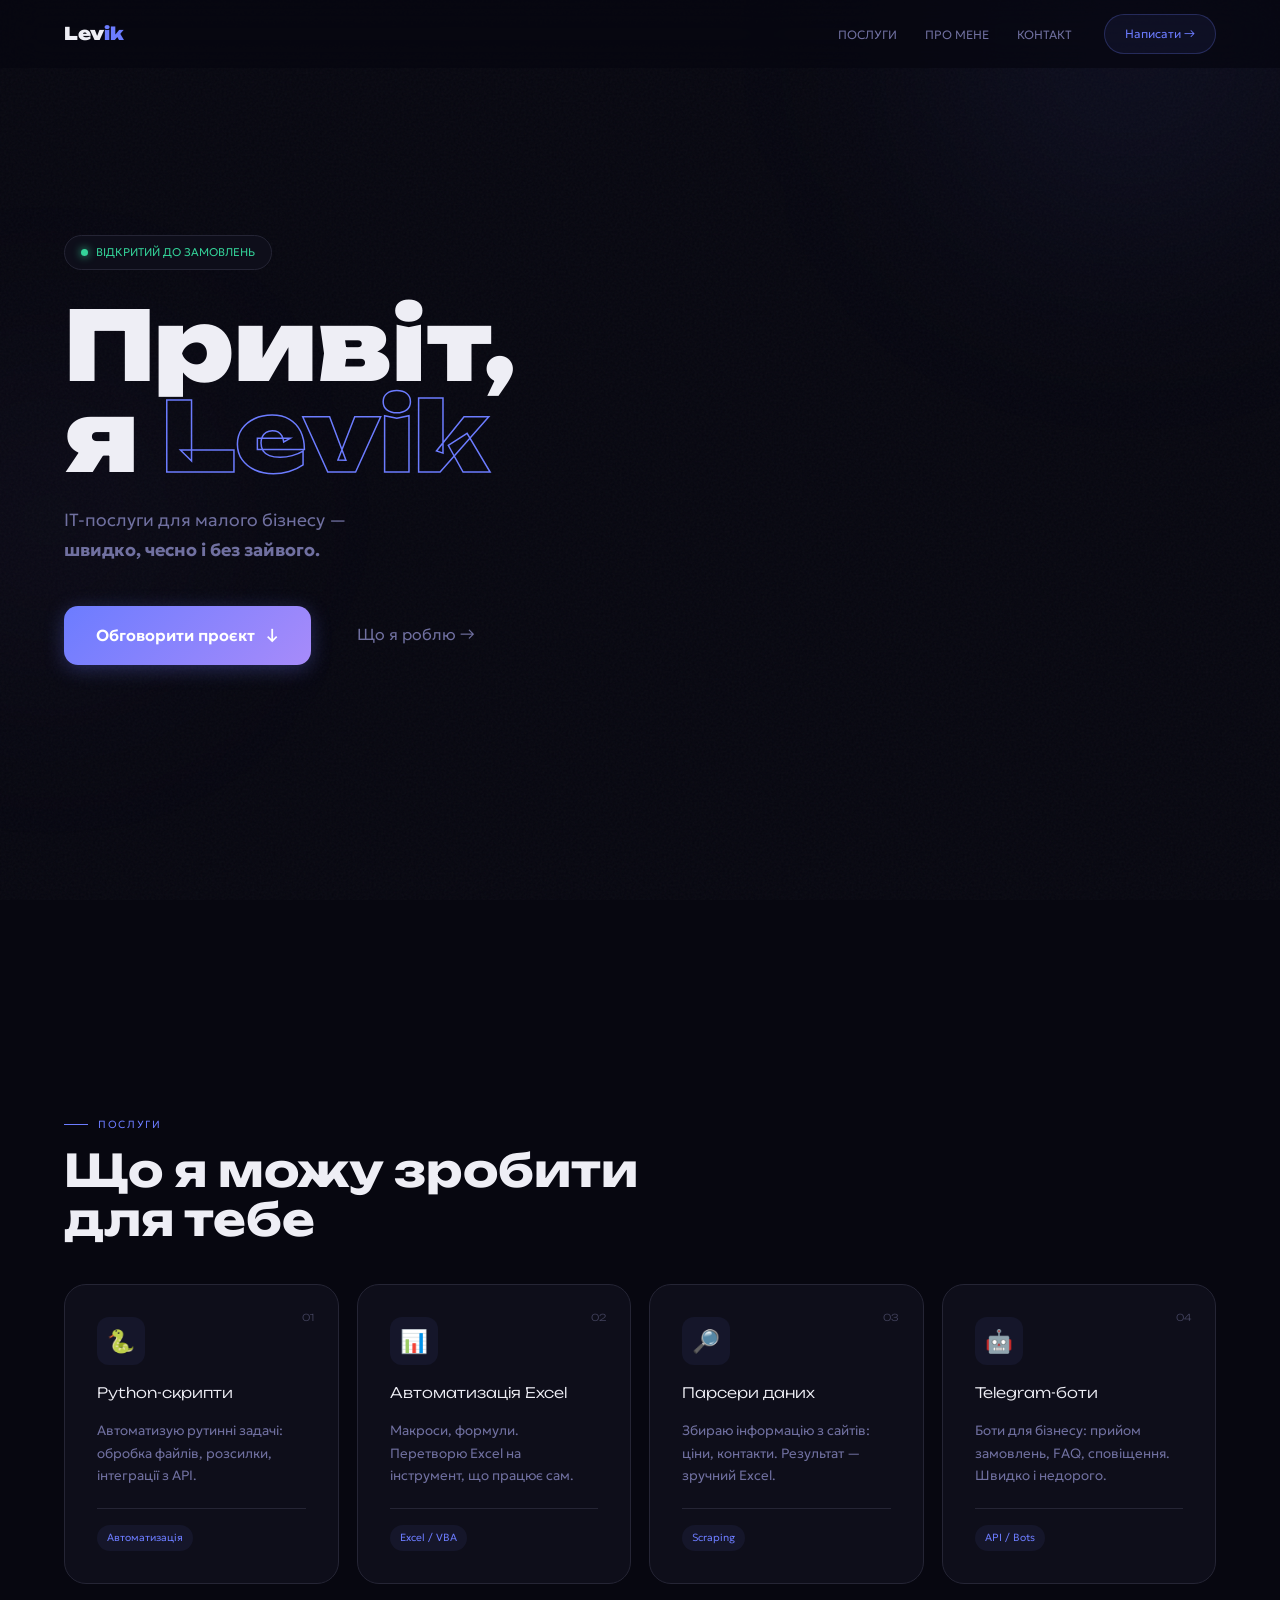
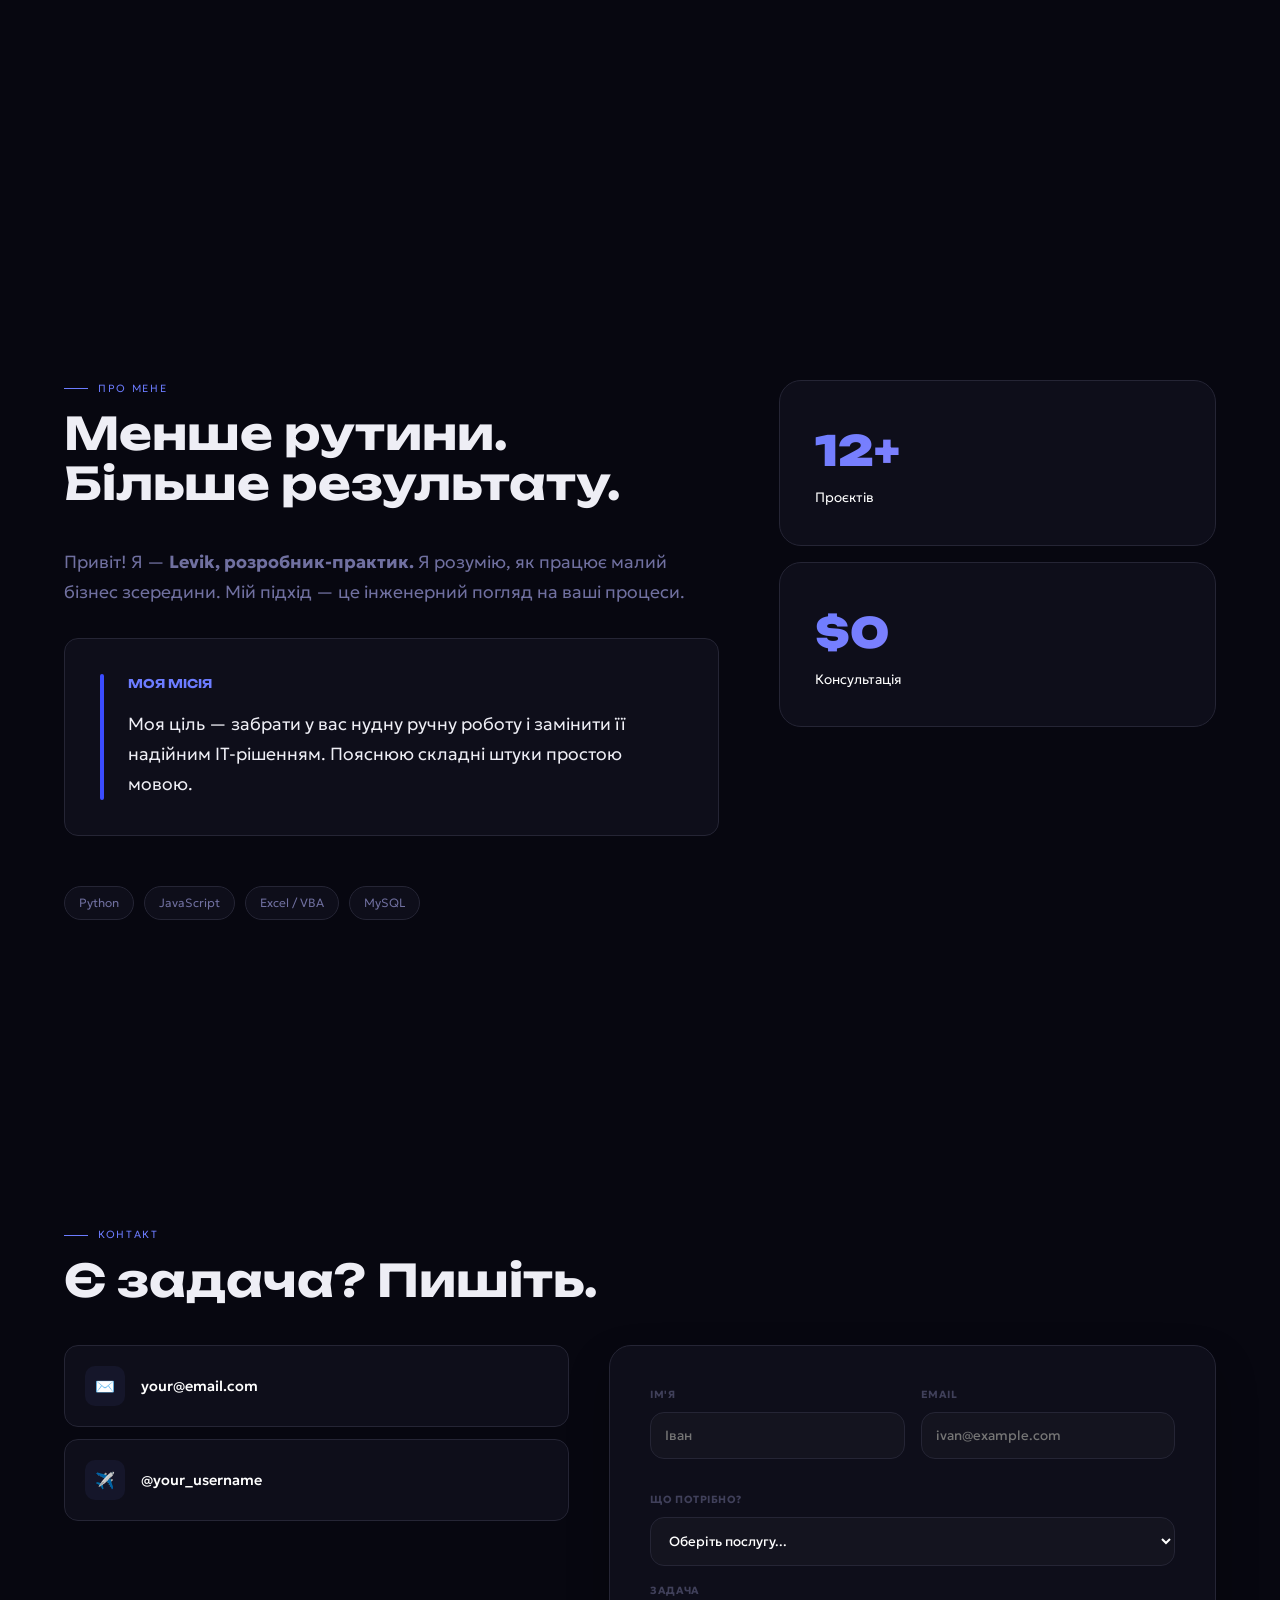
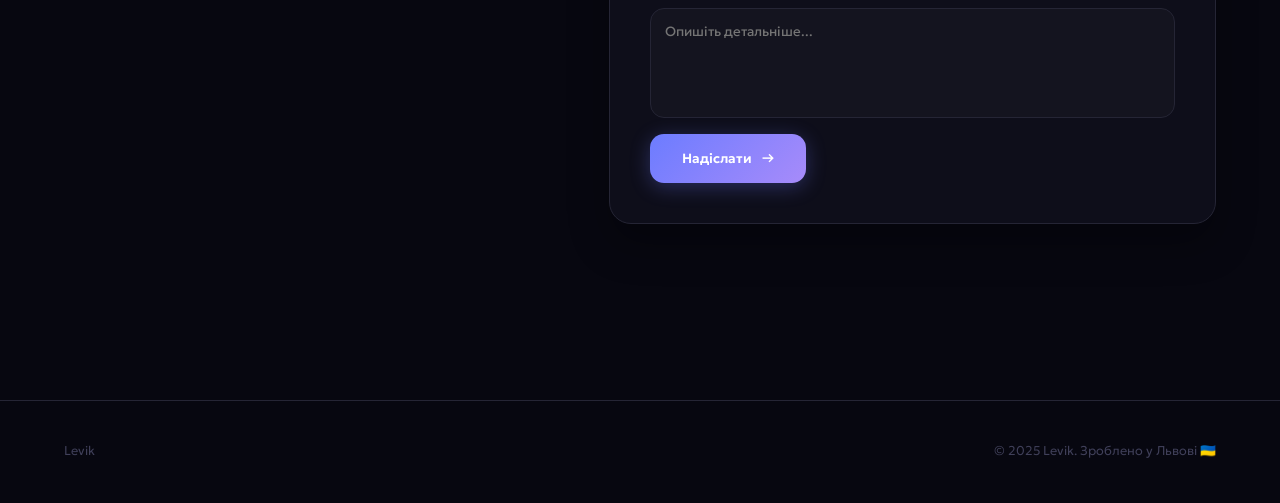
==== index.html @ 4d7dbe3d "Update index.html" ====
<!DOCTYPE html>
<html lang="uk">
<head>
  <meta charset="UTF-8" />
  <meta name="viewport" content="width=device-width, initial-scale=1.0" />
  <title>Levik — IT-послуги для малого бізнесу</title>
  <link rel="preconnect" href="https://fonts.googleapis.com" />
  <link rel="preconnect" href="https://fonts.gstatic.com" crossorigin />
  <link href="https://fonts.googleapis.com/css2?family=Unbounded:wght@400;700;900&family=Geologica:wght@300;400;500&display=swap" rel="stylesheet" />
  <style>
    :root {
      --bg:          #070710;
      --surface:     #0e0e1a;
      --surface-2:   #14141f;
      --border:      #252535;
      --accent:      #6c7cff;
      --accent-2:    #a78bfa;
      --text:        #eeeef5;
      --text-muted:  #7070a0;
      --text-dim:    #40405a;
      --green:       #34d399;
      --font-display:'Unbounded', sans-serif;
      --font-body:   'Geologica', sans-serif;
      --radius:      14px;
      --radius-lg:   22px;
      --t:           0.3s;
      --ease:        cubic-bezier(0.4, 0, 0.2, 1);
    }

    *, *::before, *::after { box-sizing: border-box; margin: 0; padding: 0; }
    html { scroll-behavior: smooth; }
    
    /* ІДЕАЛЬНЕ ЦЕНТРУВАННЯ: точка зупинки скролу */
    section { 
      scroll-margin-top: calc(35vh + 60px) !important; 
    }

    body {
      background: var(--bg);
      color: var(--text);
      font-family: var(--font-body);
      font-weight: 300;
      line-height: 1.7;
      overflow-x: hidden;
    }
    
    a { text-decoration: none !important; color: inherit; }

    /* Grain texture */
    body::before {
      content: ''; position: fixed; inset: 0;
      background-image: url("data:image/svg+xml,%3Csvg viewBox='0 0 512 512' xmlns='http://www.w3.org/2000/svg'%3E%3Cfilter id='n'%3E%3CfeTurbulence type='fractalNoise' baseFrequency='0.75' numOctaves='4' stitchTiles='stitch'/%3E%3C/filter%3E%3Crect width='100%25' height='100%25' filter='url(%23n)' opacity='0.04'/%3E%3C/svg%3E");
      pointer-events: none; z-index: 0;
    }

    .blob {
      position: fixed; border-radius: 50%; filter: blur(120px); pointer-events: none; z-index: 0;
      animation: blobFloat 12s ease-in-out infinite;
    }
    .blob-1 { width: 500px; height: 500px; top: -200px; right: -100px; background: radial-gradient(circle, rgba(108,124,255,0.12), transparent 70%); }
    .blob-2 { width: 400px; height: 400px; bottom: 20%; left: -150px; background: radial-gradient(circle, rgba(167,139,250,0.08), transparent 70%); animation-delay: -6s; }

    @keyframes blobFloat {
      0%, 100% { transform: scale(1) translate(0,0); }
      33%       { transform: scale(1.05) translate(20px, -30px); }
      66%       { transform: scale(0.97) translate(-15px, 20px); }
    }

    /* =============================================
       NAV
    ============================================= */
    nav {
      position: fixed; top: 0; left: 0; right: 0; z-index: 100;
      padding: 0 5vw; height: 68px; display: flex;
      justify-content: space-between; align-items: center;
      background: rgba(7, 7, 16, 0.7); backdrop-filter: blur(24px);
      transition: all var(--t);
    }
    nav.scrolled { background: rgba(7, 7, 16, 0.9); border-bottom: 1px solid var(--border); }
    .nav-logo { font-family: var(--font-display); font-weight: 900; font-size: 1.1rem; }
    .nav-logo span { color: var(--accent); }

    .nav-right { display: flex; align-items: center; gap: 32px; }
    .nav-links { display: flex; gap: 28px; list-style: none; }
    .nav-links a { font-size: 0.75rem; text-transform: uppercase; color: var(--text-muted); transition: color var(--t); }
    .nav-links a:hover { color: #fff; }
    .nav-cta {
      padding: 9px 20px; border-radius: 100px;
      background: rgba(108,124,255,0.07); border: 1px solid rgba(108,124,255,0.25);
      font-size: 0.75rem; color: var(--accent); transition: all var(--t);
    }
    .nav-cta:hover { background: rgba(108,124,255,0.15); border-color: var(--accent); }

    /* =============================================
       СЕКЦІЇ ОДНАКОВОЇ ДОВЖИНИ
    ============================================= */
    section { 
      min-height: 100vh; 
      display: flex;
      flex-direction: column;
      justify-content: center;
      padding: 40px 5vw;
      position: relative;
      z-index: 1;
    }

    /* =============================================
       HERO
    ============================================= */
    .hero-badge {
      display: inline-flex; align-items: center; gap: 8px; padding: 7px 16px;
      border-radius: 100px; border: 1px solid var(--border); background: var(--surface);
      font-size: 0.7rem; color: var(--green); margin-bottom: 30px; text-transform: uppercase;
    }
    .hero-badge-dot { width: 7px; height: 7px; border-radius: 50%; background: var(--green); box-shadow: 0 0 8px var(--green); animation: pulse-dot 2.5s infinite; }
    @keyframes pulse-dot { 0%, 100% { opacity: 1; transform: scale(1); } 50% { opacity: 0.5; transform: scale(0.8); } }

    .hero-name { font-family: var(--font-display); font-weight: 900; font-size: clamp(2.5rem, 8vw, 6rem); line-height: 0.95; margin-bottom: 24px; }
    .hero-name .outline { color: transparent; -webkit-text-stroke: 1.5px var(--accent); }
    .hero-tagline { font-size: 1.1rem; color: var(--text-muted); max-width: 520px; margin-bottom: 40px; }
    .hero-cta { display: flex; gap: 14px; flex-wrap: wrap; }

    /* =============================================
       HEADERS
    ============================================= */
    .section-label { font-size: 0.65rem; text-transform: uppercase; color: var(--accent); letter-spacing: 0.16em; display: flex; align-items: center; gap: 10px; margin-bottom: 12px; }
    .section-label::before { content: ''; width: 24px; height: 1px; background: var(--accent); }
    .section-title { font-family: var(--font-display); font-weight: 700; font-size: clamp(1.6rem, 4vw, 2.8rem); line-height: 1.1; margin-bottom: 40px; }

    /* =============================================
       SERVICES (2x2 Grid)
    ============================================= */
    .services-grid { display: grid; grid-template-columns: repeat(auto-fit, minmax(270px, 1fr)); gap: 18px; }
    .card { background: var(--surface); border: 1px solid var(--border); border-radius: var(--radius-lg); padding: 32px; transition: all var(--t) var(--ease); position: relative; }
    .card:hover { border-color: #313148; background: var(--surface-2); transform: translateY(-5px); }
    .card-number { position: absolute; top: 24px; right: 24px; font-family: var(--font-display); font-size: 0.6rem; color: var(--text-dim); }
    .card-icon { width: 48px; height: 48px; background: rgba(108,124,255,0.07); border-radius: 12px; display: flex; align-items: center; justify-content: center; font-size: 1.4rem; margin-bottom: 16px; }
    .card-title { font-family: var(--font-display); font-size: 0.9rem; margin-bottom: 14px; }
    .card-desc { font-size: 0.84rem; color: var(--text-muted); margin-bottom: 20px; }
    .card-footer { display: flex; align-items: center; justify-content: space-between; border-top: 1px solid var(--border); padding-top: 16px; }
    .card-tag { padding: 4px 10px; border-radius: 100px; background: rgba(108,124,255,0.07); font-size: 0.65rem; color: var(--accent); }

    /* =============================================
       ABOUT
    ============================================= */
    .about-inner { display: grid; grid-template-columns: 1.2fr 0.8fr; gap: 60px; align-items: start; }
    .about-description p { font-size: 1.1rem; color: var(--text-muted); margin-bottom: 20px; line-height: 1.7; }
    .mission-panel { 
      display: flex; gap: 24px; background: var(--surface); border: 1px solid var(--border); 
      padding: 35px; border-radius: var(--radius); margin-top: 30px; margin-bottom: 50px; 
    }
    .mission-line { width: 4px; background: #3b4cff; border-radius: 10px; flex-shrink: 0; }
    .mission-title { font-family: var(--font-display); font-size: 0.75rem; color: var(--accent); text-transform: uppercase; font-weight: 700; margin-bottom: 16px; display: block; }
    .mission-main-text { font-size: 1.1rem; line-height: 1.7; font-weight: 300; }
    .about-stack { display: flex; flex-wrap: wrap; gap: 10px; }
    .stack-pill { padding: 6px 14px; border-radius: 100px; border: 1px solid var(--border); background: var(--surface); font-size: 0.75rem; color: var(--text-muted); transition: 0.3s; }
    .stack-pill:hover { border-color: var(--accent); color: #fff; }
    .stat-card { background: var(--surface); border: 1px solid var(--border); border-radius: var(--radius-lg); padding: 35px; margin-bottom: 16px; transition: 0.3s; }
    .stat-number { font-family: var(--font-display); font-weight: 900; font-size: 2.6rem; background: linear-gradient(135deg, var(--accent), var(--accent-2)); -webkit-background-clip: text; -webkit-text-fill-color: transparent; }
    .stat-label { font-size: 0.85rem; color: #fff; }

    /* =============================================
       CONTACT & FORM FIXES
    ============================================ */
    #contact { padding-bottom: 10vh; }
    .contact-grid { display: grid; grid-template-columns: 1fr 1.2fr; gap: 40px; }
    .contact-link { display: flex; align-items: center; gap: 16px; padding: 20px; background: var(--surface); border: 1px solid var(--border); border-radius: var(--radius); margin-bottom: 12px; transition: 0.3s; }
    .contact-link-icon { width: 40px; height: 40px; background: rgba(108,124,255,0.07); display: flex; align-items: center; justify-content: center; border-radius: 10px; }
    .contact-link-value { color: #fff; font-size: 0.9rem; font-weight: 500; }

    .contact-form-box { background: var(--surface); border: 1px solid var(--border); border-radius: var(--radius-lg); padding: 40px; box-shadow: 0 20px 40px rgba(0,0,0,0.3); }
    .form-row { display: grid; grid-template-columns: 1fr 1fr; gap: 16px; margin-bottom: 16px; }
    .form-field { display: flex; flex-direction: column; gap: 8px; margin-bottom: 16px; }
    .form-field label { font-size: 0.65rem; color: var(--text-dim); text-transform: uppercase; font-weight: 700; letter-spacing: 0.05em; }
    .form-field input, .form-field textarea, .form-field select { 
      background: var(--surface-2); border: 1px solid var(--border); padding: 14px; 
      border-radius: var(--radius); color: #fff; font-family: inherit; transition: 0.3s; outline: none; 
    }
    .form-field input:focus, .form-field select:focus, .form-field textarea:focus { border-color: var(--accent); }
    .form-field textarea { min-height: 110px; resize: none; }

    /* СТИЛІЗАЦІЯ КНОПКИ ФОРМИ */
    .btn-primary { 
      background: linear-gradient(135deg, var(--accent), var(--accent-2)); 
      color: #fff; padding: 16px 32px; border-radius: var(--radius); border: none; 
      font-weight: 600; cursor: pointer; transition: 0.3s; font-family: inherit;
      box-shadow: 0 4px 20px rgba(108, 124, 255, 0.3);
      display: inline-flex; align-items: center; gap: 10px;
    }
    .btn-primary:hover { transform: translateY(-2px); box-shadow: 0 8px 30px rgba(108, 124, 255, 0.5); opacity: 0.9; }

    .btn-ghost { border: 1px solid var(--border-light); padding: 15px 32px; border-radius: var(--radius); color: var(--text-muted); transition: 0.3s; }
    .btn-ghost:hover { border-color: var(--accent); color: #fff; }

    /* FOOTER */
    footer { padding: 40px 5vw; border-top: 1px solid var(--border); display: flex; justify-content: space-between; align-items: center; font-size: 0.8rem; color: var(--text-dim); }

    /* REVEAL */
    .reveal { opacity: 0; transform: translateY(20px); transition: 0.8s var(--ease); }
    .reveal.visible { opacity: 1; transform: translateY(0); }

    /* RESPONSIVE */
    @media (max-width: 1024px) {
      .about-inner, .contact-grid { grid-template-columns: 1fr; gap: 30px; }
      section { min-height: auto; padding: 80px 5vw; }
    }
    @media (max-width: 768px) {
      .nav-links, .nav-cta { display: none; }
      .services-grid { grid-template-columns: 1fr 1fr; gap: 10px; }
      .card { padding: 18px 12px; }
      .card-title { font-size: 0.75rem; }
      .card-desc { font-size: 0.65rem; -webkit-line-clamp: 3; display: -webkit-box; -webkit-box-orient: vertical; overflow: hidden; }
      .form-row { grid-template-columns: 1fr; }
    }
  </style>
</head>
<body>

  <div class="blob blob-1"></div>
  <div class="blob blob-2"></div>

  <nav id="navbar">
    <a href="#hero" class="nav-logo">Lev<span>ik</span></a>
    <div class="nav-right">
      <ul class="nav-links">
        <li><a href="#services">Послуги</a></li>
        <li><a href="#about">Про мене</a></li>
        <li><a href="#contact">Контакт</a></li>
      </ul>
      <a href="#contact" class="nav-cta">Написати →</a>
    </div>
  </nav>

  <!-- HERO -->
  <section id="hero">
    <div>
      <div class="hero-badge"><span class="hero-badge-dot"></span>Відкритий до замовлень</div>
      <h1 class="hero-name">Привіт,<br>я <span class="outline">Levik</span></h1>
      <p class="hero-tagline">IT-послуги для малого бізнесу —<br><strong>швидко, чесно і без зайвого.</strong></p>
      <div class="hero-cta">
        <a href="#contact" class="btn-primary">Обговорити проєкт <span>↓</span></a>
        <a href="#services" class="btn-ghost">Що я роблю <span>→</span></a>
      </div>
    </div>
  </section>

  <!-- SERVICES -->
  <section id="services">
    <div>
      <div class="section-header">
        <p class="section-label reveal">Послуги</p>
        <h2 class="section-title reveal">Що я можу зробити<br>для тебе</h2>
      </div>
      <div class="services-grid">
        <div class="card reveal">
          <span class="card-number">01</span>
          <div class="card-icon">🐍</div>
          <div class="card-title">Python-скрипти</div>
          <p class="card-desc">Автоматизую рутинні задачі: обробка файлів, розсилки, інтеграції з API.</p>
          <div class="card-footer"><span class="card-tag">Автоматизація</span></div>
        </div>
        <div class="card reveal">
          <span class="card-number">02</span>
          <div class="card-icon">📊</div>
          <div class="card-title">Автоматизація Excel</div>
          <p class="card-desc">Макроси, формули. Перетворю Excel на інструмент, що працює сам.</p>
          <div class="card-footer"><span class="card-tag">Excel / VBA</span></div>
        </div>
        <div class="card reveal">
          <span class="card-number">03</span>
          <div class="card-icon">🔎</div>
          <div class="card-title">Парсери даних</div>
          <p class="card-desc">Збираю інформацію з сайтів: ціни, контакти. Результат — зручний Excel.</p>
          <div class="card-footer"><span class="card-tag">Scraping</span></div>
        </div>
        <div class="card reveal">
          <span class="card-number">04</span>
          <div class="card-icon">🤖</div>
          <div class="card-title">Telegram-боти</div>
          <p class="card-desc">Боти для бізнесу: прийом замовлень, FAQ, сповіщення. Швидко і недорого.</p>
          <div class="card-footer"><span class="card-tag">API / Bots</span></div>
        </div>
      </div>
    </div>
  </section>

  <!-- ABOUT -->
  <section id="about">
    <div class="about-inner">
      <div class="about-text">
        <p class="section-label reveal">Про мене</p>
        <h2 class="section-title reveal">Менше рутини.<br>Більше результату.</h2>
        <div class="about-description reveal">
          <p>Привіт! Я — <strong>Levik, розробник-практик.</strong> Я розумію, як працює малий бізнес зсередини. Мій підхід — це інженерний погляд на ваші процеси.</p>
        </div>
        <div class="mission-panel reveal">
          <div class="mission-line"></div>
          <div class="mission-content">
            <span class="mission-title">Моя місія</span>
            <p class="mission-main-text">Моя ціль — забрати у вас нудну ручну роботу і замінити її надійним ІТ-рішенням. Пояснюю складні штуки простою мовою.</p>
          </div>
        </div>
        <div class="about-stack reveal">
          <span class="stack-pill">Python</span><span class="stack-pill">JavaScript</span><span class="stack-pill">Excel / VBA</span><span class="stack-pill">MySQL</span>
        </div>
      </div>
      <div class="about-stats reveal">
        <div class="stat-card"><div class="stat-number">12+</div><div class="stat-label">Проєктів</div></div>
        <div class="stat-card"><div class="stat-number">$0</div><div class="stat-label">Консультація</div></div>
      </div>
    </div>
  </section>

  <!-- CONTACT -->
  <section id="contact">
    <div>
      <div class="section-header">
        <p class="section-label reveal">Контакт</p>
        <h2 class="section-title reveal">Є задача? Пишіть.</h2>
      </div>
      <div class="contact-grid">
        <div class="contact-quick reveal">
          <a href="mailto:your@email.com" class="contact-link"><div class="contact-link-icon">✉️</div><div class="contact-link-value">your@email.com</div></a>
          <a href="https://t.me/your_username" target="_blank" class="contact-link"><div class="contact-link-icon">✈️</div><div class="contact-link-value">@your_username</div></a>
        </div>
        <div class="contact-form-box reveal">
          <form id="contact-form" action="https://formspree.io/f/mjgperkg" method="POST">
            <div class="form-row">
              <div class="form-field"><label>Ім'я</label><input type="text" name="name" placeholder="Іван" required></div>
              <div class="form-field"><label>Email</label><input type="email" name="email" placeholder="ivan@example.com" required></div>
            </div>
            <div class="form-field">
              <label>Що потрібно?</label>
              <select name="service" required>
                  <option value="" disabled selected>Оберіть послугу...</option>
                  <option value="python">Python скрипти</option>
                  <option value="excel">Excel автоматизація</option>
                  <option value="scraping">Парсинг даних</option>
                  <option value="bot">Telegram бот</option>
              </select>
            </div>
            <div class="form-field"><label>Задача</label><textarea name="message" placeholder="Опишіть детальніше..." required></textarea></div>
            <button type="submit" class="btn-primary">Надіслати <span>→</span></button>
          </form>
          <div id="form-success" style="display:none; text-align:center;">
            <div style="font-size:3rem; margin-bottom:20px;">✅</div>
            <h3>Надіслано!</h3><p>Відповім протягом дня.</p>
          </div>
        </div>
      </div>
    </div>
  </section>

  <footer><div class="footer-logo">Lev<span>ik</span></div><p>© 2025 Levik. Зроблено у Львові 🇺🇦</p></footer>

  <script>
    document.addEventListener('DOMContentLoaded', () => {
        const revealEls = document.querySelectorAll('.reveal');
        const observer = new IntersectionObserver((entries) => {
            entries.forEach(entry => {
                if (entry.isIntersecting) {
                    setTimeout(() => entry.target.classList.add('visible'), 50);
                    observer.unobserve(entry.target);
                }
            });
        }, { threshold: 0.1 });
        revealEls.forEach(el => observer.observe(el));

        const navbar = document.getElementById('navbar');
        window.addEventListener('scroll', () => navbar.classList.toggle('scrolled', window.scrollY > 20));

        const form = document.getElementById('contact-form'), formSuccess = document.getElementById('form-success');
        if (form) {
            form.addEventListener('submit', async (e) => {
                e.preventDefault();
                const btn = form.querySelector('button'); btn.innerHTML = 'Надсилаємо...';
                try {
                    const res = await fetch(form.action, { method: 'POST', body: new FormData(form), headers: { 'Accept': 'application/json' } });
                    if (res.ok) { form.style.display = 'none'; formSuccess.style.display = 'block'; }
                } catch { btn.innerHTML = 'Помилка ❌'; }
            });
        }
    });
  </script>
</body>
</html>
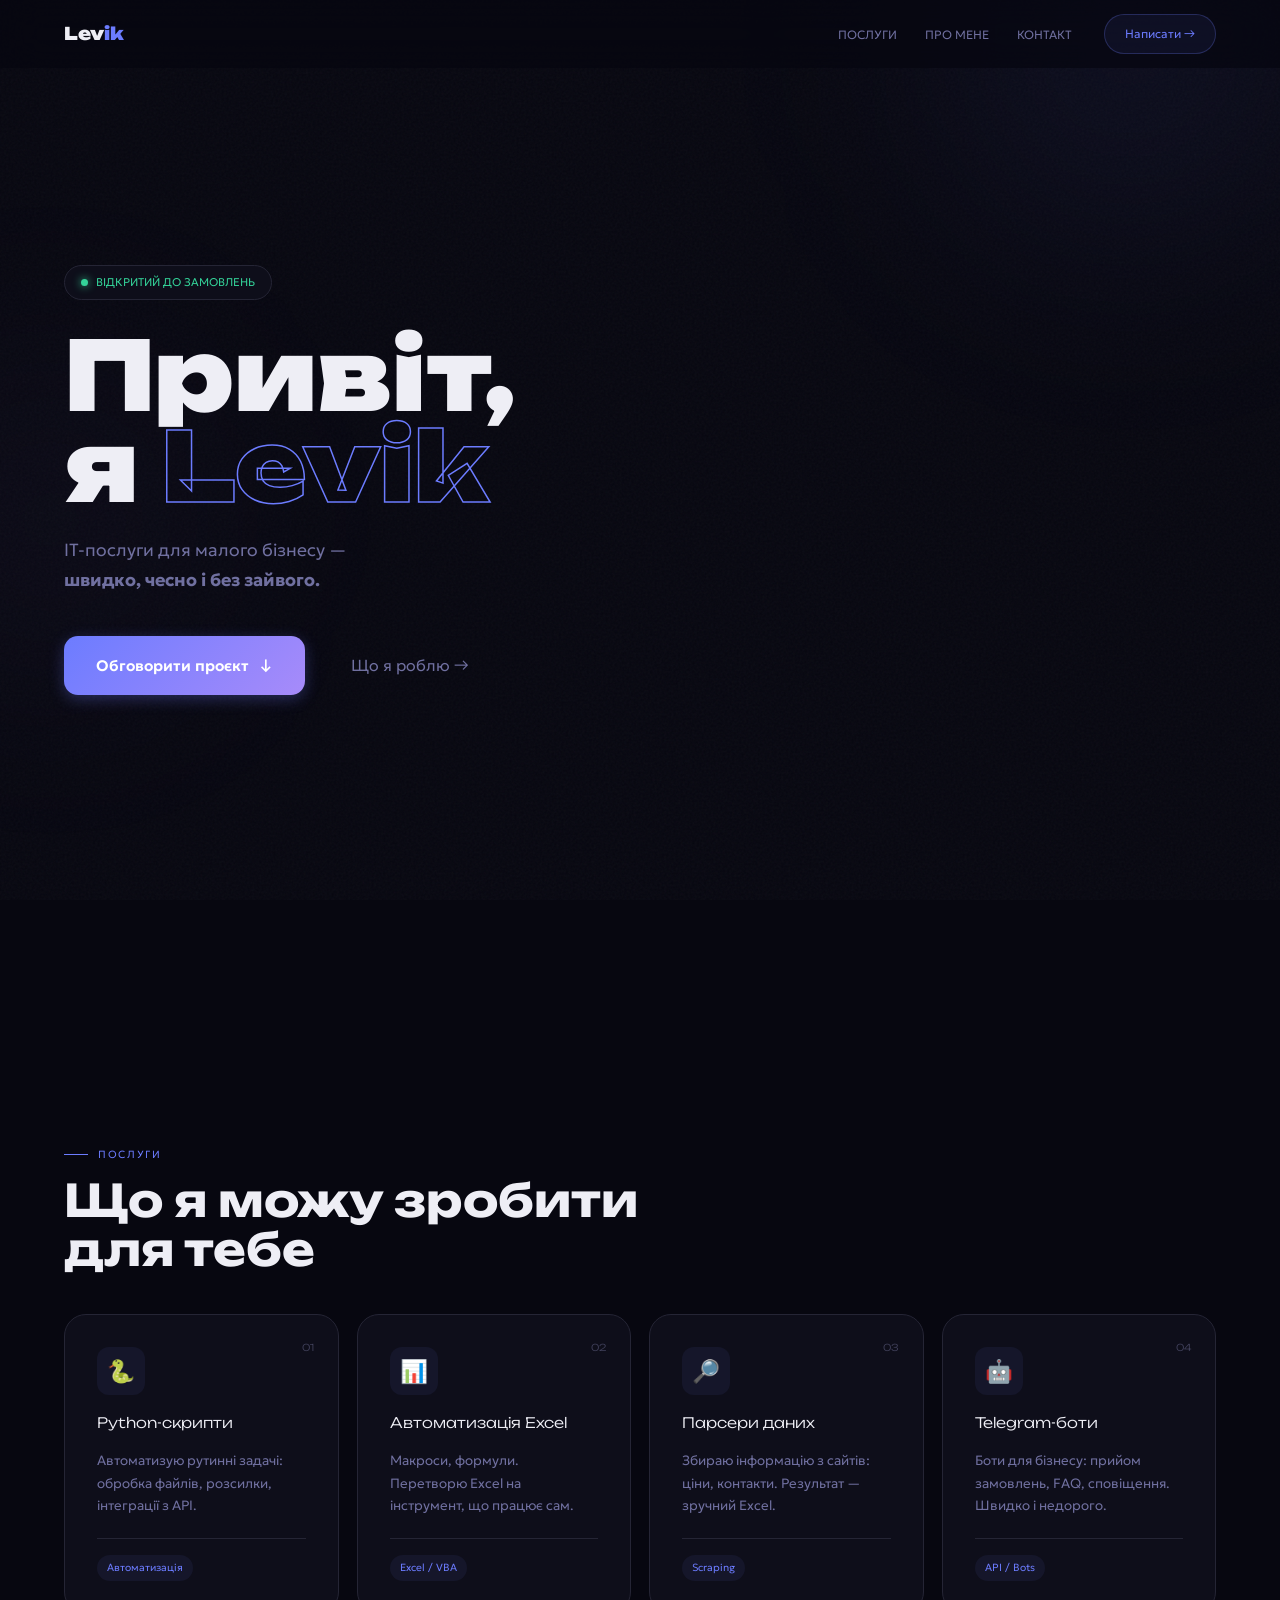
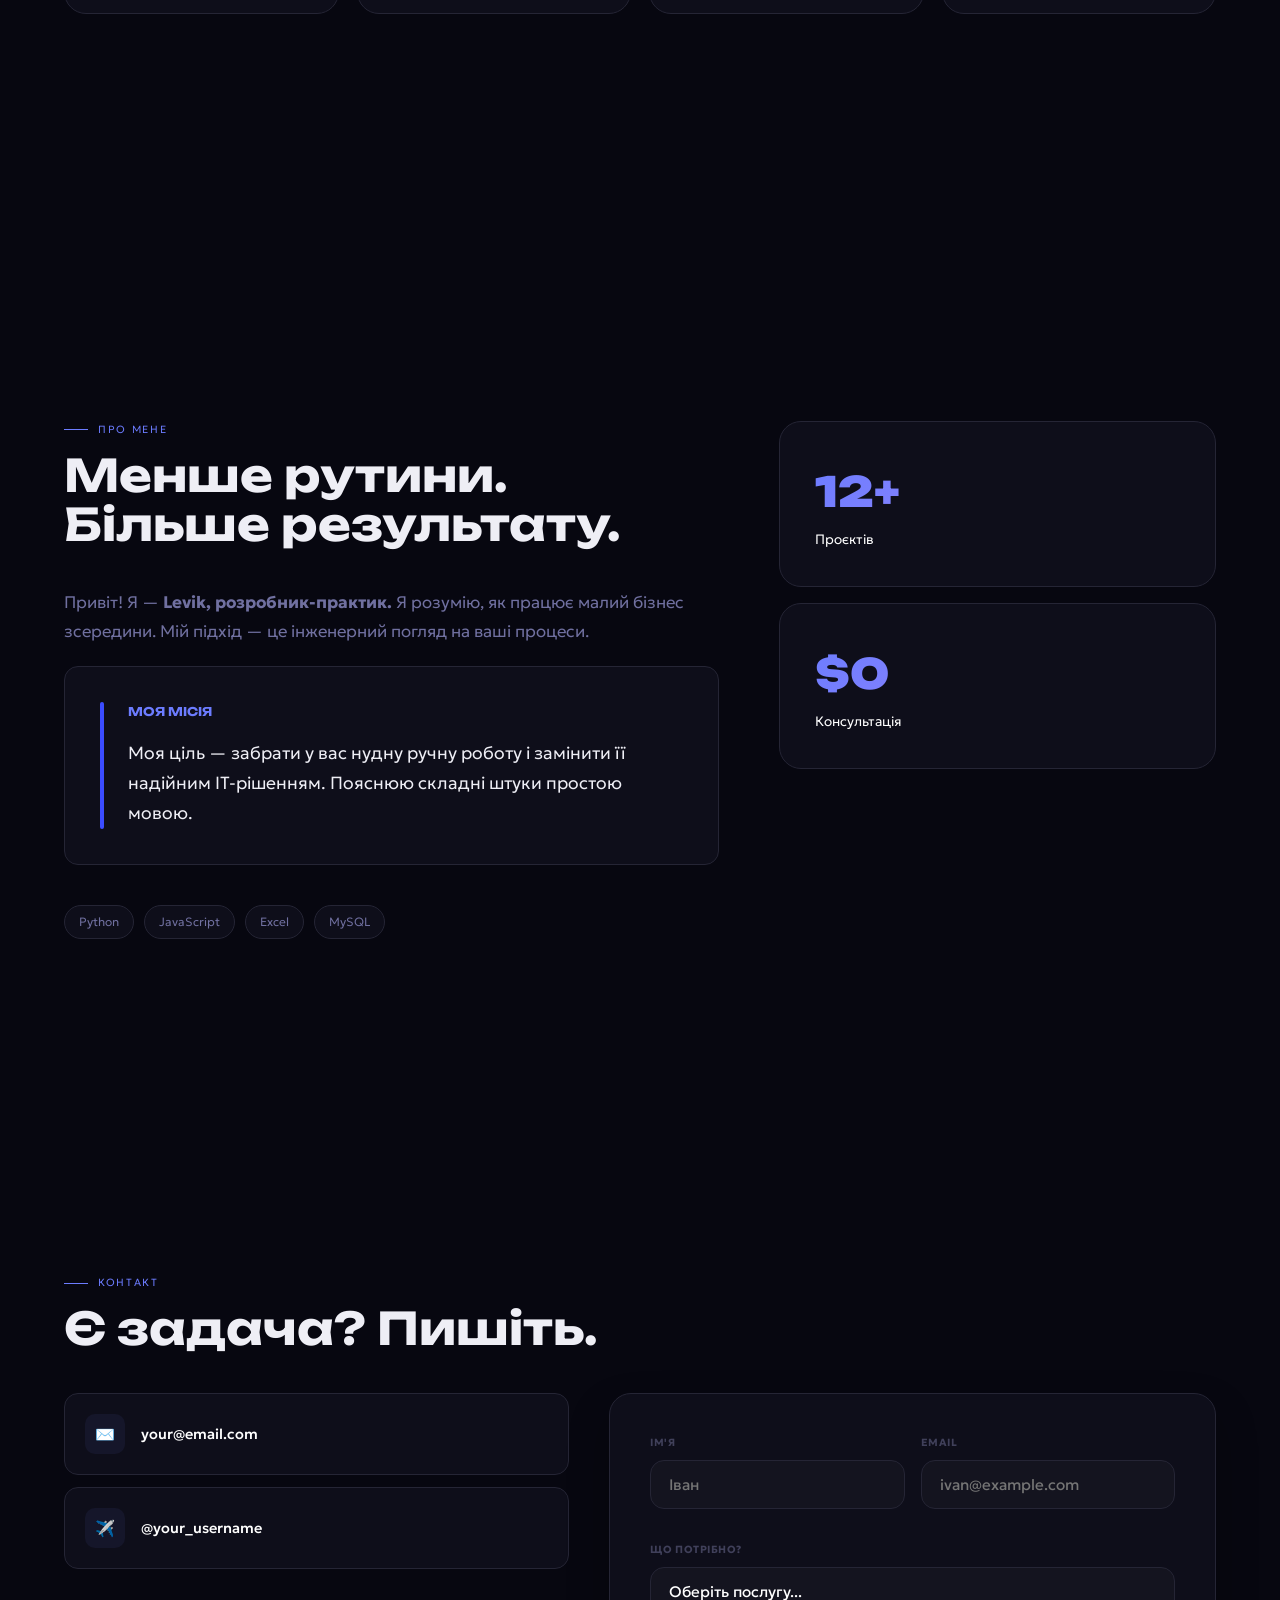
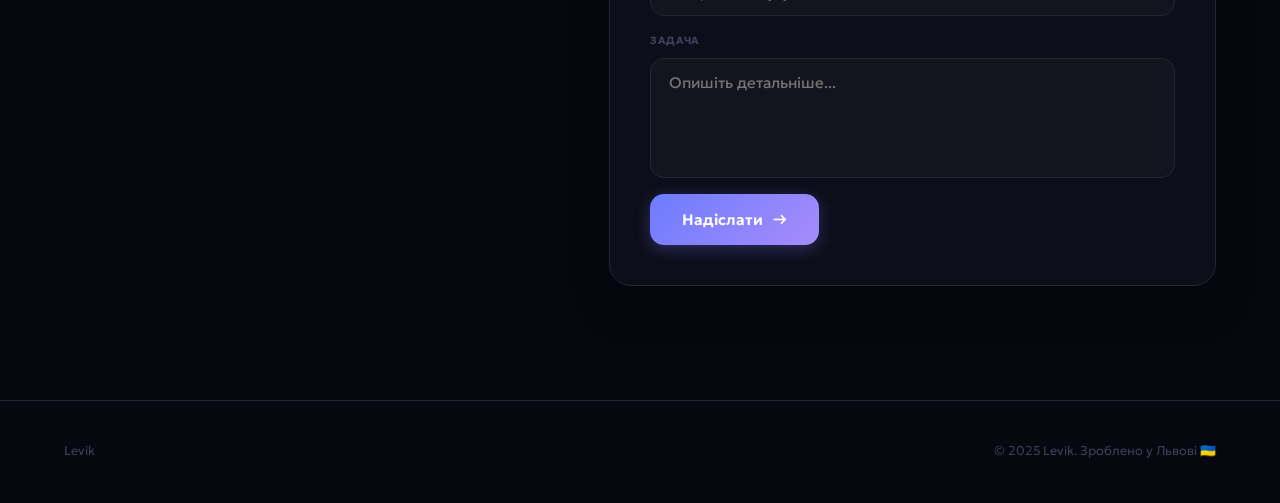
==== commit cca7e699: "Update index.html" ====
--- a/index.html
+++ b/index.html
@@ -30,11 +30,6 @@
     *, *::before, *::after { box-sizing: border-box; margin: 0; padding: 0; }
     html { scroll-behavior: smooth; }
     
-    /* ІДЕАЛЬНЕ ЦЕНТРУВАННЯ: точка зупинки скролу */
-    section { 
-      scroll-margin-top: calc(35vh + 60px) !important; 
-    }
-
     body {
       background: var(--bg);
       color: var(--text);
@@ -89,20 +84,22 @@
       background: rgba(108,124,255,0.07); border: 1px solid rgba(108,124,255,0.25);
       font-size: 0.75rem; color: var(--accent); transition: all var(--t);
     }
-    .nav-cta:hover { background: rgba(108,124,255,0.15); border-color: var(--accent); }
-
-    /* =============================================
-       СЕКЦІЇ ОДНАКОВОЇ ДОВЖИНИ
+
+    /* =============================================
+       ОБОВ'ЯЗКОВЕ ЦЕНТРУВАННЯ ТА ОДНАКОВА ВИСОТА
     ============================================= */
     section { 
       min-height: 100vh; 
       display: flex;
       flex-direction: column;
-      justify-content: center;
-      padding: 40px 5vw;
+      justify-content: center; 
+      padding: 0 5vw;
       position: relative;
       z-index: 1;
-    }
+      scroll-margin-top: calc(35vh + 60px) !important;
+    }
+
+    .section-content-wrapper { padding-top: 60px; }
 
     /* =============================================
        HERO
@@ -144,53 +141,61 @@
        ABOUT
     ============================================= */
     .about-inner { display: grid; grid-template-columns: 1.2fr 0.8fr; gap: 60px; align-items: start; }
-    .about-description p { font-size: 1.1rem; color: var(--text-muted); margin-bottom: 20px; line-height: 1.7; }
-    .mission-panel { 
-      display: flex; gap: 24px; background: var(--surface); border: 1px solid var(--border); 
-      padding: 35px; border-radius: var(--radius); margin-top: 30px; margin-bottom: 50px; 
-    }
+    .about-description p { font-size: 1.05rem; color: var(--text-muted); margin-bottom: 20px; line-height: 1.7; }
+    .mission-panel { display: flex; gap: 24px; background: var(--surface); border: 1px solid var(--border); padding: 35px; border-radius: var(--radius); margin-top: 20px; margin-bottom: 40px; }
     .mission-line { width: 4px; background: #3b4cff; border-radius: 10px; flex-shrink: 0; }
     .mission-title { font-family: var(--font-display); font-size: 0.75rem; color: var(--accent); text-transform: uppercase; font-weight: 700; margin-bottom: 16px; display: block; }
     .mission-main-text { font-size: 1.1rem; line-height: 1.7; font-weight: 300; }
     .about-stack { display: flex; flex-wrap: wrap; gap: 10px; }
-    .stack-pill { padding: 6px 14px; border-radius: 100px; border: 1px solid var(--border); background: var(--surface); font-size: 0.75rem; color: var(--text-muted); transition: 0.3s; }
-    .stack-pill:hover { border-color: var(--accent); color: #fff; }
-    .stat-card { background: var(--surface); border: 1px solid var(--border); border-radius: var(--radius-lg); padding: 35px; margin-bottom: 16px; transition: 0.3s; }
+    .stack-pill { padding: 6px 14px; border-radius: 100px; border: 1px solid var(--border); background: var(--surface); font-size: 0.75rem; color: var(--text-muted); }
+    .stat-card { background: var(--surface); border: 1px solid var(--border); border-radius: var(--radius-lg); padding: 35px; margin-bottom: 16px; }
     .stat-number { font-family: var(--font-display); font-weight: 900; font-size: 2.6rem; background: linear-gradient(135deg, var(--accent), var(--accent-2)); -webkit-background-clip: text; -webkit-text-fill-color: transparent; }
     .stat-label { font-size: 0.85rem; color: #fff; }
 
     /* =============================================
-       CONTACT & FORM FIXES
-    ============================================ */
-    #contact { padding-bottom: 10vh; }
+       CONTACT & FORM (ВРУЧНУ ДОВЕДЕНО ДО ЛАДУ)
+    ============================================= */
     .contact-grid { display: grid; grid-template-columns: 1fr 1.2fr; gap: 40px; }
-    .contact-link { display: flex; align-items: center; gap: 16px; padding: 20px; background: var(--surface); border: 1px solid var(--border); border-radius: var(--radius); margin-bottom: 12px; transition: 0.3s; }
+    .contact-link { display: flex; align-items: center; gap: 16px; padding: 20px; background: var(--surface); border: 1px solid var(--border); border-radius: var(--radius); margin-bottom: 12px; }
     .contact-link-icon { width: 40px; height: 40px; background: rgba(108,124,255,0.07); display: flex; align-items: center; justify-content: center; border-radius: 10px; }
     .contact-link-value { color: #fff; font-size: 0.9rem; font-weight: 500; }
 
-    .contact-form-box { background: var(--surface); border: 1px solid var(--border); border-radius: var(--radius-lg); padding: 40px; box-shadow: 0 20px 40px rgba(0,0,0,0.3); }
+    .contact-form-box { 
+      background: var(--surface); border: 1px solid var(--border); border-radius: var(--radius-lg); 
+      padding: 40px; box-shadow: 0 20px 40px rgba(0,0,0,0.3); 
+    }
     .form-row { display: grid; grid-template-columns: 1fr 1fr; gap: 16px; margin-bottom: 16px; }
     .form-field { display: flex; flex-direction: column; gap: 8px; margin-bottom: 16px; }
     .form-field label { font-size: 0.65rem; color: var(--text-dim); text-transform: uppercase; font-weight: 700; letter-spacing: 0.05em; }
+    
+    /* СТИЛІ ПОЛІВ ВВОДУ */
     .form-field input, .form-field textarea, .form-field select { 
-      background: var(--surface-2); border: 1px solid var(--border); padding: 14px; 
-      border-radius: var(--radius); color: #fff; font-family: inherit; transition: 0.3s; outline: none; 
-    }
-    .form-field input:focus, .form-field select:focus, .form-field textarea:focus { border-color: var(--accent); }
-    .form-field textarea { min-height: 110px; resize: none; }
-
-    /* СТИЛІЗАЦІЯ КНОПКИ ФОРМИ */
-    .btn-primary { 
-      background: linear-gradient(135deg, var(--accent), var(--accent-2)); 
-      color: #fff; padding: 16px 32px; border-radius: var(--radius); border: none; 
-      font-weight: 600; cursor: pointer; transition: 0.3s; font-family: inherit;
-      box-shadow: 0 4px 20px rgba(108, 124, 255, 0.3);
-      display: inline-flex; align-items: center; gap: 10px;
-    }
-    .btn-primary:hover { transform: translateY(-2px); box-shadow: 0 8px 30px rgba(108, 124, 255, 0.5); opacity: 0.9; }
-
-    .btn-ghost { border: 1px solid var(--border-light); padding: 15px 32px; border-radius: var(--radius); color: var(--text-muted); transition: 0.3s; }
-    .btn-ghost:hover { border-color: var(--accent); color: #fff; }
+      background: var(--surface-2); border: 1px solid var(--border); padding: 14px 18px; 
+      border-radius: var(--radius); color: #fff; font-family: inherit; font-size: 0.95rem; 
+      transition: 0.3s var(--ease); outline: none; 
+    }
+    .form-field input:focus, .form-field select:focus, .form-field textarea:focus { 
+      border-color: var(--accent); background: var(--surface-3); box-shadow: 0 0 15px rgba(108, 124, 255, 0.1);
+    }
+    .form-field textarea { min-height: 120px; resize: none; }
+
+    /* Custom Select Arrow */
+    select { 
+      appearance: none; 
+      background-image: url("data:image/svg+xml,%3Csvg xmlns='http://www.w3.org/2000/svg' width='12' height='12' fill='%237070a0' viewBox='0 0 16 16'%3E%3Cpath d='M7.247 11.14 2.451 5.658C1.885 5.013 2.345 4 3.204 4h9.592a1 1 0 0 1 .753 1.659l-4.796 5.48a1 1 0 0 1-1.506 0z'/%3E%3C/svg%3E"); 
+      background-repeat: no-repeat; 
+      background-position: right 18px center;
+    }
+
+    /* КНОПКА ВІДПРАВКИ */
+    .btn-submit {
+      background: linear-gradient(135deg, var(--accent), var(--accent-2));
+      color: #fff; border: none; padding: 16px 32px; border-radius: var(--radius);
+      font-family: inherit; font-weight: 600; font-size: 0.95rem; cursor: pointer;
+      transition: 0.3s var(--ease); box-shadow: 0 4px 15px rgba(108, 124, 255, 0.3);
+      width: fit-content; display: inline-flex; align-items: center; gap: 10px;
+    }
+    .btn-submit:hover { transform: translateY(-2px); box-shadow: 0 8px 25px rgba(108, 124, 255, 0.5); opacity: 0.9; }
 
     /* FOOTER */
     footer { padding: 40px 5vw; border-top: 1px solid var(--border); display: flex; justify-content: space-between; align-items: center; font-size: 0.8rem; color: var(--text-dim); }
@@ -233,20 +238,20 @@
 
   <!-- HERO -->
   <section id="hero">
-    <div>
+    <div class="section-content-wrapper">
       <div class="hero-badge"><span class="hero-badge-dot"></span>Відкритий до замовлень</div>
       <h1 class="hero-name">Привіт,<br>я <span class="outline">Levik</span></h1>
       <p class="hero-tagline">IT-послуги для малого бізнесу —<br><strong>швидко, чесно і без зайвого.</strong></p>
       <div class="hero-cta">
-        <a href="#contact" class="btn-primary">Обговорити проєкт <span>↓</span></a>
-        <a href="#services" class="btn-ghost">Що я роблю <span>→</span></a>
+        <a href="#contact" class="btn-submit">Обговорити проєкт <span>↓</span></a>
+        <a href="#services" style="border: 1px solid var(--border-light); padding: 16px 32px; border-radius: var(--radius); color: var(--text-muted);" class="btn-ghost">Що я роблю <span>→</span></a>
       </div>
     </div>
   </section>
 
   <!-- SERVICES -->
   <section id="services">
-    <div>
+    <div class="section-content-wrapper">
       <div class="section-header">
         <p class="section-label reveal">Послуги</p>
         <h2 class="section-title reveal">Що я можу зробити<br>для тебе</h2>
@@ -286,34 +291,36 @@
 
   <!-- ABOUT -->
   <section id="about">
-    <div class="about-inner">
-      <div class="about-text">
-        <p class="section-label reveal">Про мене</p>
-        <h2 class="section-title reveal">Менше рутини.<br>Більше результату.</h2>
-        <div class="about-description reveal">
-          <p>Привіт! Я — <strong>Levik, розробник-практик.</strong> Я розумію, як працює малий бізнес зсередини. Мій підхід — це інженерний погляд на ваші процеси.</p>
-        </div>
-        <div class="mission-panel reveal">
-          <div class="mission-line"></div>
-          <div class="mission-content">
-            <span class="mission-title">Моя місія</span>
-            <p class="mission-main-text">Моя ціль — забрати у вас нудну ручну роботу і замінити її надійним ІТ-рішенням. Пояснюю складні штуки простою мовою.</p>
+    <div class="section-content-wrapper">
+      <div class="about-inner">
+        <div class="about-text">
+          <p class="section-label reveal">Про мене</p>
+          <h2 class="section-title reveal">Менше рутини.<br>Більше результату.</h2>
+          <div class="about-description reveal">
+            <p>Привіт! Я — <strong>Levik, розробник-практик.</strong> Я розумію, як працює малий бізнес зсередини. Мій підхід — це інженерний погляд на ваші процеси.</p>
           </div>
-        </div>
-        <div class="about-stack reveal">
-          <span class="stack-pill">Python</span><span class="stack-pill">JavaScript</span><span class="stack-pill">Excel / VBA</span><span class="stack-pill">MySQL</span>
-        </div>
-      </div>
-      <div class="about-stats reveal">
-        <div class="stat-card"><div class="stat-number">12+</div><div class="stat-label">Проєктів</div></div>
-        <div class="stat-card"><div class="stat-number">$0</div><div class="stat-label">Консультація</div></div>
+          <div class="mission-panel reveal">
+            <div class="mission-line"></div>
+            <div class="mission-content">
+              <span class="mission-title">Моя місія</span>
+              <p class="mission-main-text">Моя ціль — забрати у вас нудну ручну роботу і замінити її надійним ІТ-рішенням. Пояснюю складні штуки простою мовою.</p>
+            </div>
+          </div>
+          <div class="about-stack reveal">
+            <span class="stack-pill">Python</span><span class="stack-pill">JavaScript</span><span class="stack-pill">Excel</span><span class="stack-pill">MySQL</span>
+          </div>
+        </div>
+        <div class="about-stats reveal">
+          <div class="stat-card"><div class="stat-number">12+</div><div class="stat-label">Проєктів</div></div>
+          <div class="stat-card"><div class="stat-number">$0</div><div class="stat-label">Консультація</div></div>
+        </div>
       </div>
     </div>
   </section>
 
   <!-- CONTACT -->
   <section id="contact">
-    <div>
+    <div class="section-content-wrapper">
       <div class="section-header">
         <p class="section-label reveal">Контакт</p>
         <h2 class="section-title reveal">Є задача? Пишіть.</h2>
@@ -332,6 +339,7 @@
             <div class="form-field">
               <label>Що потрібно?</label>
               <select name="service" required>
+                  <!-- ЗА ЗАМОВЧУВАННЯМ: ОБРАТИ ПОСЛУГУ -->
                   <option value="" disabled selected>Оберіть послугу...</option>
                   <option value="python">Python скрипти</option>
                   <option value="excel">Excel автоматизація</option>
@@ -340,7 +348,7 @@
               </select>
             </div>
             <div class="form-field"><label>Задача</label><textarea name="message" placeholder="Опишіть детальніше..." required></textarea></div>
-            <button type="submit" class="btn-primary">Надіслати <span>→</span></button>
+            <button type="submit" class="btn-submit">Надіслати <span>→</span></button>
           </form>
           <div id="form-success" style="display:none; text-align:center;">
             <div style="font-size:3rem; margin-bottom:20px;">✅</div>
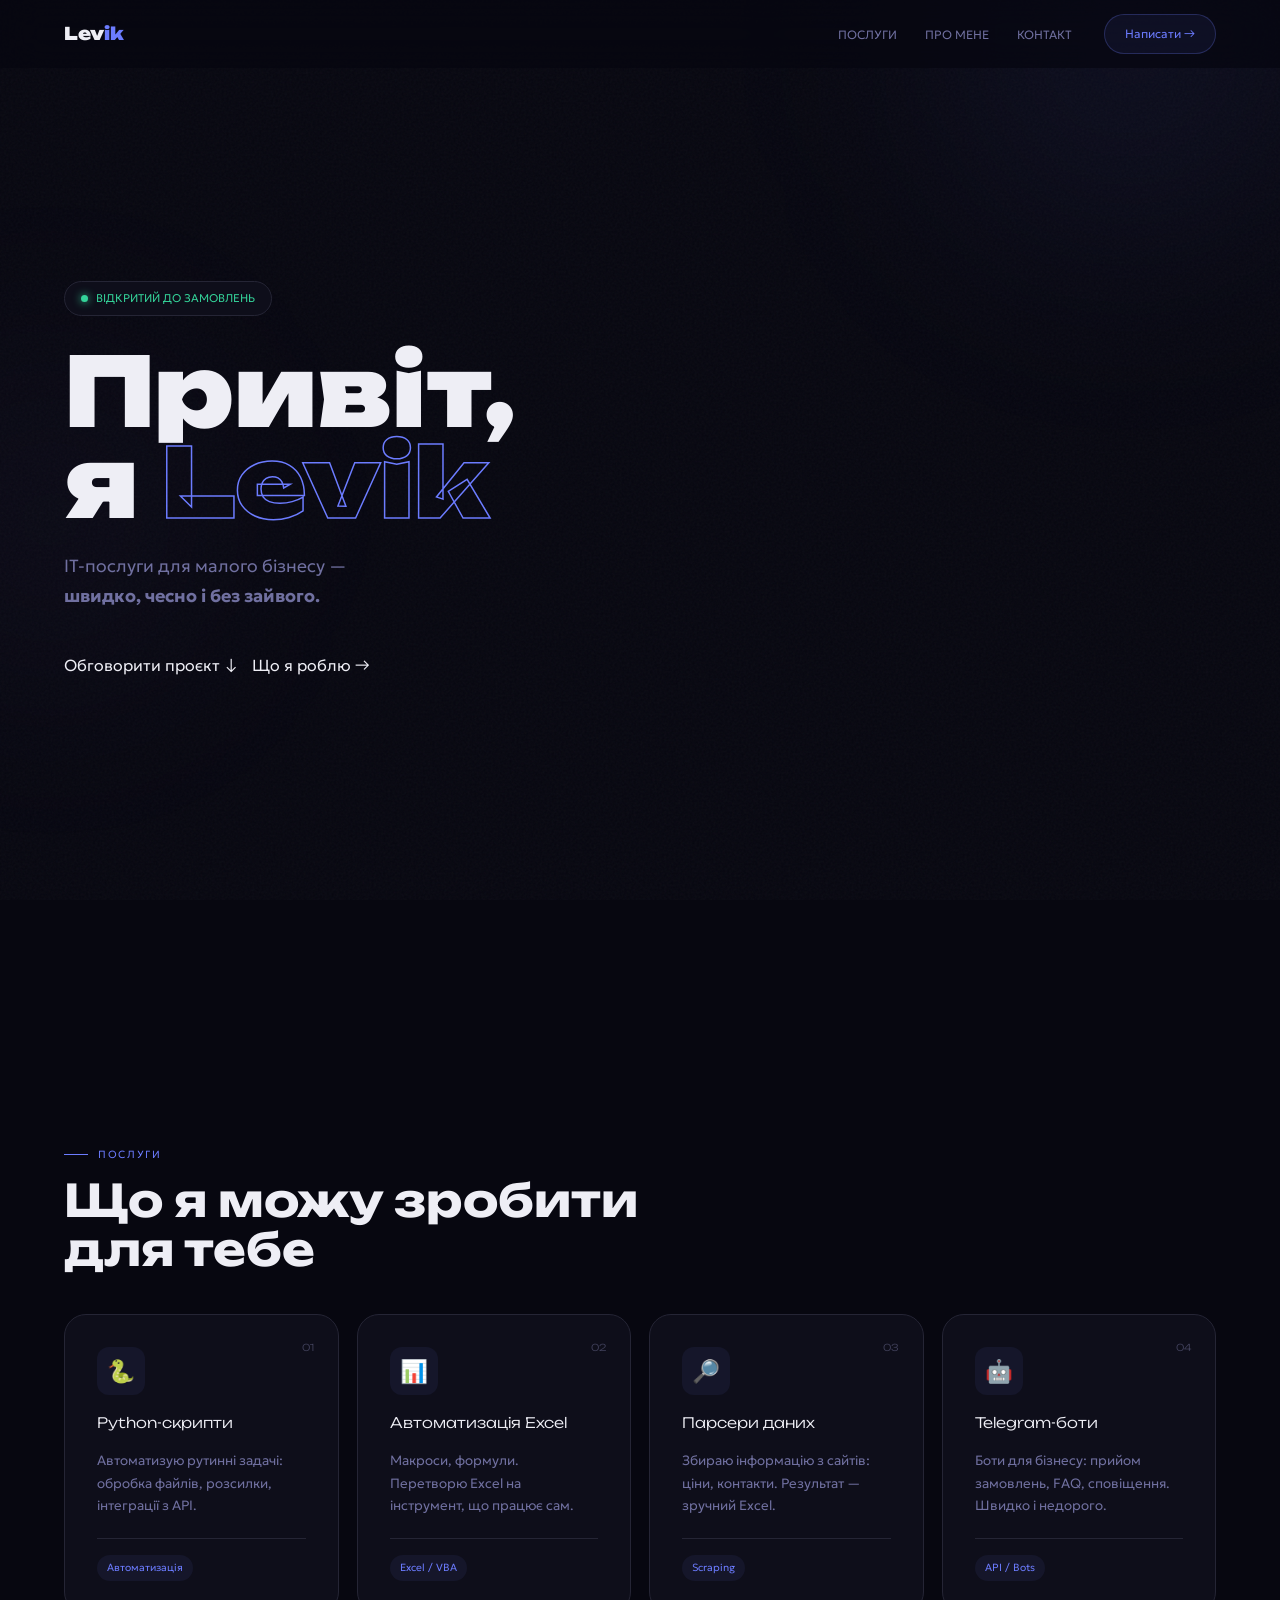
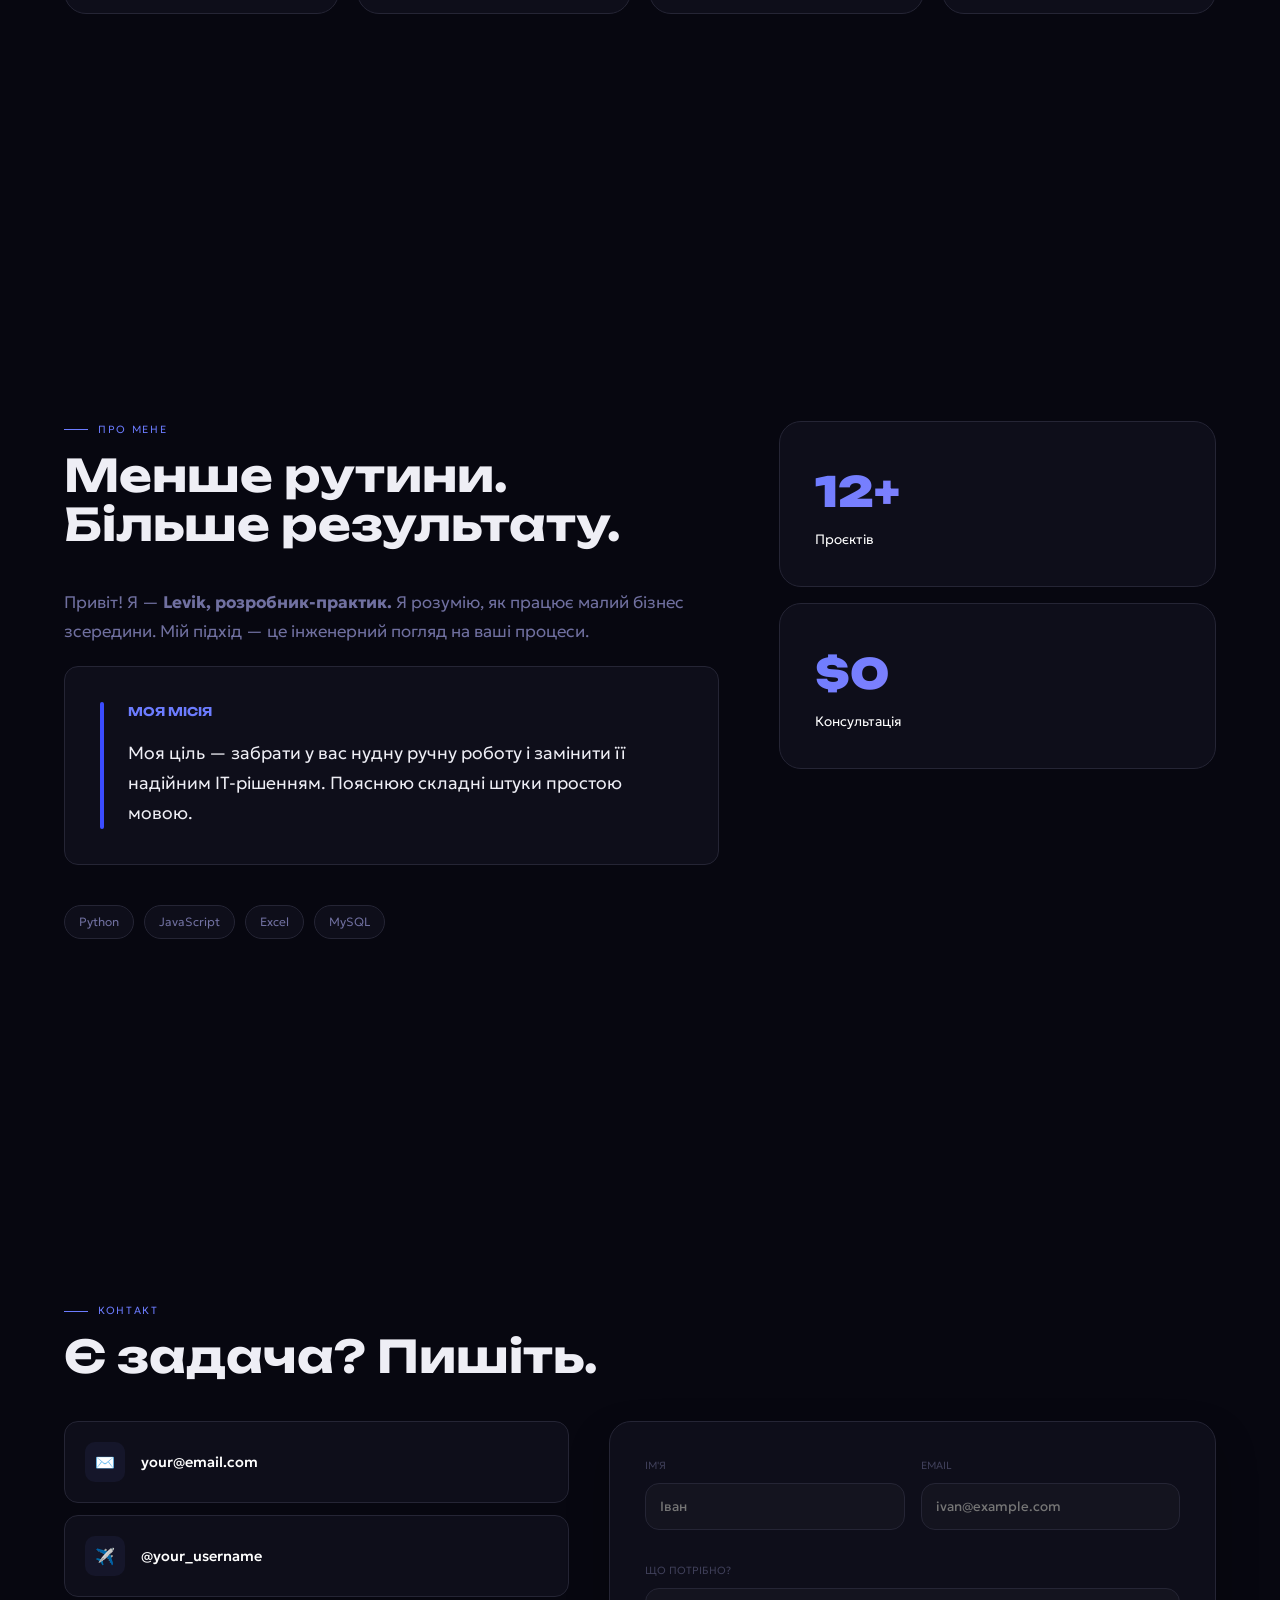
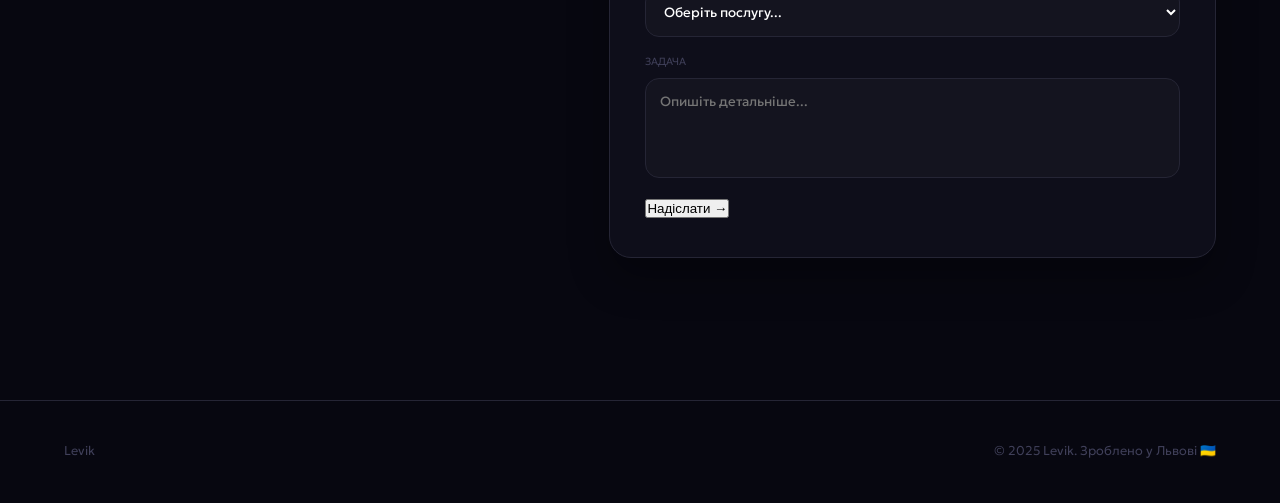
==== commit b5ae576e: "Update index.html" ====
--- a/index.html
+++ b/index.html
@@ -89,17 +89,19 @@
        ОБОВ'ЯЗКОВЕ ЦЕНТРУВАННЯ ТА ОДНАКОВА ВИСОТА
     ============================================= */
     section { 
-      min-height: 100vh; 
+      min-height: 100vh; /* Кожна секція на весь екран */
       display: flex;
       flex-direction: column;
-      justify-content: center; 
+      justify-content: center; /* Центрування по вертикалі */
       padding: 0 5vw;
       position: relative;
       z-index: 1;
-      scroll-margin-top: calc(35vh + 60px) !important;
-    }
-
-    .section-content-wrapper { padding-top: 60px; }
+    }
+
+    /* Коригування для ноутбуків: заголовок трохи нижче центру */
+    .section-content-wrapper {
+      padding-top: 60px; 
+    }
 
     /* =============================================
        HERO
@@ -142,63 +144,39 @@
     ============================================= */
     .about-inner { display: grid; grid-template-columns: 1.2fr 0.8fr; gap: 60px; align-items: start; }
     .about-description p { font-size: 1.05rem; color: var(--text-muted); margin-bottom: 20px; line-height: 1.7; }
-    .mission-panel { display: flex; gap: 24px; background: var(--surface); border: 1px solid var(--border); padding: 35px; border-radius: var(--radius); margin-top: 20px; margin-bottom: 40px; }
+    
+    .mission-panel { 
+      display: flex; gap: 24px; background: var(--surface); border: 1px solid var(--border); 
+      padding: 35px; border-radius: var(--radius); margin-top: 20px; margin-bottom: 40px; 
+    }
     .mission-line { width: 4px; background: #3b4cff; border-radius: 10px; flex-shrink: 0; }
     .mission-title { font-family: var(--font-display); font-size: 0.75rem; color: var(--accent); text-transform: uppercase; font-weight: 700; margin-bottom: 16px; display: block; }
     .mission-main-text { font-size: 1.1rem; line-height: 1.7; font-weight: 300; }
+
     .about-stack { display: flex; flex-wrap: wrap; gap: 10px; }
     .stack-pill { padding: 6px 14px; border-radius: 100px; border: 1px solid var(--border); background: var(--surface); font-size: 0.75rem; color: var(--text-muted); }
+
     .stat-card { background: var(--surface); border: 1px solid var(--border); border-radius: var(--radius-lg); padding: 35px; margin-bottom: 16px; }
     .stat-number { font-family: var(--font-display); font-weight: 900; font-size: 2.6rem; background: linear-gradient(135deg, var(--accent), var(--accent-2)); -webkit-background-clip: text; -webkit-text-fill-color: transparent; }
     .stat-label { font-size: 0.85rem; color: #fff; }
 
     /* =============================================
-       CONTACT & FORM (ВРУЧНУ ДОВЕДЕНО ДО ЛАДУ)
+       CONTACT
     ============================================= */
     .contact-grid { display: grid; grid-template-columns: 1fr 1.2fr; gap: 40px; }
     .contact-link { display: flex; align-items: center; gap: 16px; padding: 20px; background: var(--surface); border: 1px solid var(--border); border-radius: var(--radius); margin-bottom: 12px; }
     .contact-link-icon { width: 40px; height: 40px; background: rgba(108,124,255,0.07); display: flex; align-items: center; justify-content: center; border-radius: 10px; }
     .contact-link-value { color: #fff; font-size: 0.9rem; font-weight: 500; }
 
-    .contact-form-box { 
-      background: var(--surface); border: 1px solid var(--border); border-radius: var(--radius-lg); 
-      padding: 40px; box-shadow: 0 20px 40px rgba(0,0,0,0.3); 
-    }
+    .contact-form-box { background: var(--surface); border: 1px solid var(--border); border-radius: var(--radius-lg); padding: 35px; box-shadow: 0 20px 40px rgba(0,0,0,0.3); }
     .form-row { display: grid; grid-template-columns: 1fr 1fr; gap: 16px; margin-bottom: 16px; }
     .form-field { display: flex; flex-direction: column; gap: 8px; margin-bottom: 16px; }
-    .form-field label { font-size: 0.65rem; color: var(--text-dim); text-transform: uppercase; font-weight: 700; letter-spacing: 0.05em; }
-    
-    /* СТИЛІ ПОЛІВ ВВОДУ */
-    .form-field input, .form-field textarea, .form-field select { 
-      background: var(--surface-2); border: 1px solid var(--border); padding: 14px 18px; 
-      border-radius: var(--radius); color: #fff; font-family: inherit; font-size: 0.95rem; 
-      transition: 0.3s var(--ease); outline: none; 
-    }
-    .form-field input:focus, .form-field select:focus, .form-field textarea:focus { 
-      border-color: var(--accent); background: var(--surface-3); box-shadow: 0 0 15px rgba(108, 124, 255, 0.1);
-    }
-    .form-field textarea { min-height: 120px; resize: none; }
-
-    /* Custom Select Arrow */
-    select { 
-      appearance: none; 
-      background-image: url("data:image/svg+xml,%3Csvg xmlns='http://www.w3.org/2000/svg' width='12' height='12' fill='%237070a0' viewBox='0 0 16 16'%3E%3Cpath d='M7.247 11.14 2.451 5.658C1.885 5.013 2.345 4 3.204 4h9.592a1 1 0 0 1 .753 1.659l-4.796 5.48a1 1 0 0 1-1.506 0z'/%3E%3C/svg%3E"); 
-      background-repeat: no-repeat; 
-      background-position: right 18px center;
-    }
-
-    /* КНОПКА ВІДПРАВКИ */
-    .btn-submit {
-      background: linear-gradient(135deg, var(--accent), var(--accent-2));
-      color: #fff; border: none; padding: 16px 32px; border-radius: var(--radius);
-      font-family: inherit; font-weight: 600; font-size: 0.95rem; cursor: pointer;
-      transition: 0.3s var(--ease); box-shadow: 0 4px 15px rgba(108, 124, 255, 0.3);
-      width: fit-content; display: inline-flex; align-items: center; gap: 10px;
-    }
-    .btn-submit:hover { transform: translateY(-2px); box-shadow: 0 8px 25px rgba(108, 124, 255, 0.5); opacity: 0.9; }
+    .form-field label { font-size: 0.65rem; color: var(--text-dim); text-transform: uppercase; }
+    .form-field input, .form-field textarea, .form-field select { background: var(--surface-2); border: 1px solid var(--border); padding: 14px; border-radius: var(--radius); color: #fff; font-family: inherit; transition: 0.3s; outline: none; }
+    .form-field textarea { min-height: 100px; resize: none; }
 
     /* FOOTER */
-    footer { padding: 40px 5vw; border-top: 1px solid var(--border); display: flex; justify-content: space-between; align-items: center; font-size: 0.8rem; color: var(--text-dim); }
+    footer { padding: 40px 5vw; background: var(--bg); border-top: 1px solid var(--border); display: flex; justify-content: space-between; align-items: center; font-size: 0.8rem; color: var(--text-dim); }
 
     /* REVEAL */
     .reveal { opacity: 0; transform: translateY(20px); transition: 0.8s var(--ease); }
@@ -207,8 +185,9 @@
     /* RESPONSIVE */
     @media (max-width: 1024px) {
       .about-inner, .contact-grid { grid-template-columns: 1fr; gap: 30px; }
-      section { min-height: auto; padding: 80px 5vw; }
-    }
+      section { min-height: auto; padding: 80px 5vw; } /* На планшетах скасовуємо фіксовану висоту */
+    }
+    
     @media (max-width: 768px) {
       .nav-links, .nav-cta { display: none; }
       .services-grid { grid-template-columns: 1fr 1fr; gap: 10px; }
@@ -243,8 +222,8 @@
       <h1 class="hero-name">Привіт,<br>я <span class="outline">Levik</span></h1>
       <p class="hero-tagline">IT-послуги для малого бізнесу —<br><strong>швидко, чесно і без зайвого.</strong></p>
       <div class="hero-cta">
-        <a href="#contact" class="btn-submit">Обговорити проєкт <span>↓</span></a>
-        <a href="#services" style="border: 1px solid var(--border-light); padding: 16px 32px; border-radius: var(--radius); color: var(--text-muted);" class="btn-ghost">Що я роблю <span>→</span></a>
+        <a href="#contact" class="btn-primary">Обговорити проєкт <span>↓</span></a>
+        <a href="#services" class="btn-ghost">Що я роблю <span>→</span></a>
       </div>
     </div>
   </section>
@@ -339,7 +318,6 @@
             <div class="form-field">
               <label>Що потрібно?</label>
               <select name="service" required>
-                  <!-- ЗА ЗАМОВЧУВАННЯМ: ОБРАТИ ПОСЛУГУ -->
                   <option value="" disabled selected>Оберіть послугу...</option>
                   <option value="python">Python скрипти</option>
                   <option value="excel">Excel автоматизація</option>
@@ -348,7 +326,7 @@
               </select>
             </div>
             <div class="form-field"><label>Задача</label><textarea name="message" placeholder="Опишіть детальніше..." required></textarea></div>
-            <button type="submit" class="btn-submit">Надіслати <span>→</span></button>
+            <button type="submit" class="btn-primary">Надіслати <span>→</span></button>
           </form>
           <div id="form-success" style="display:none; text-align:center;">
             <div style="font-size:3rem; margin-bottom:20px;">✅</div>
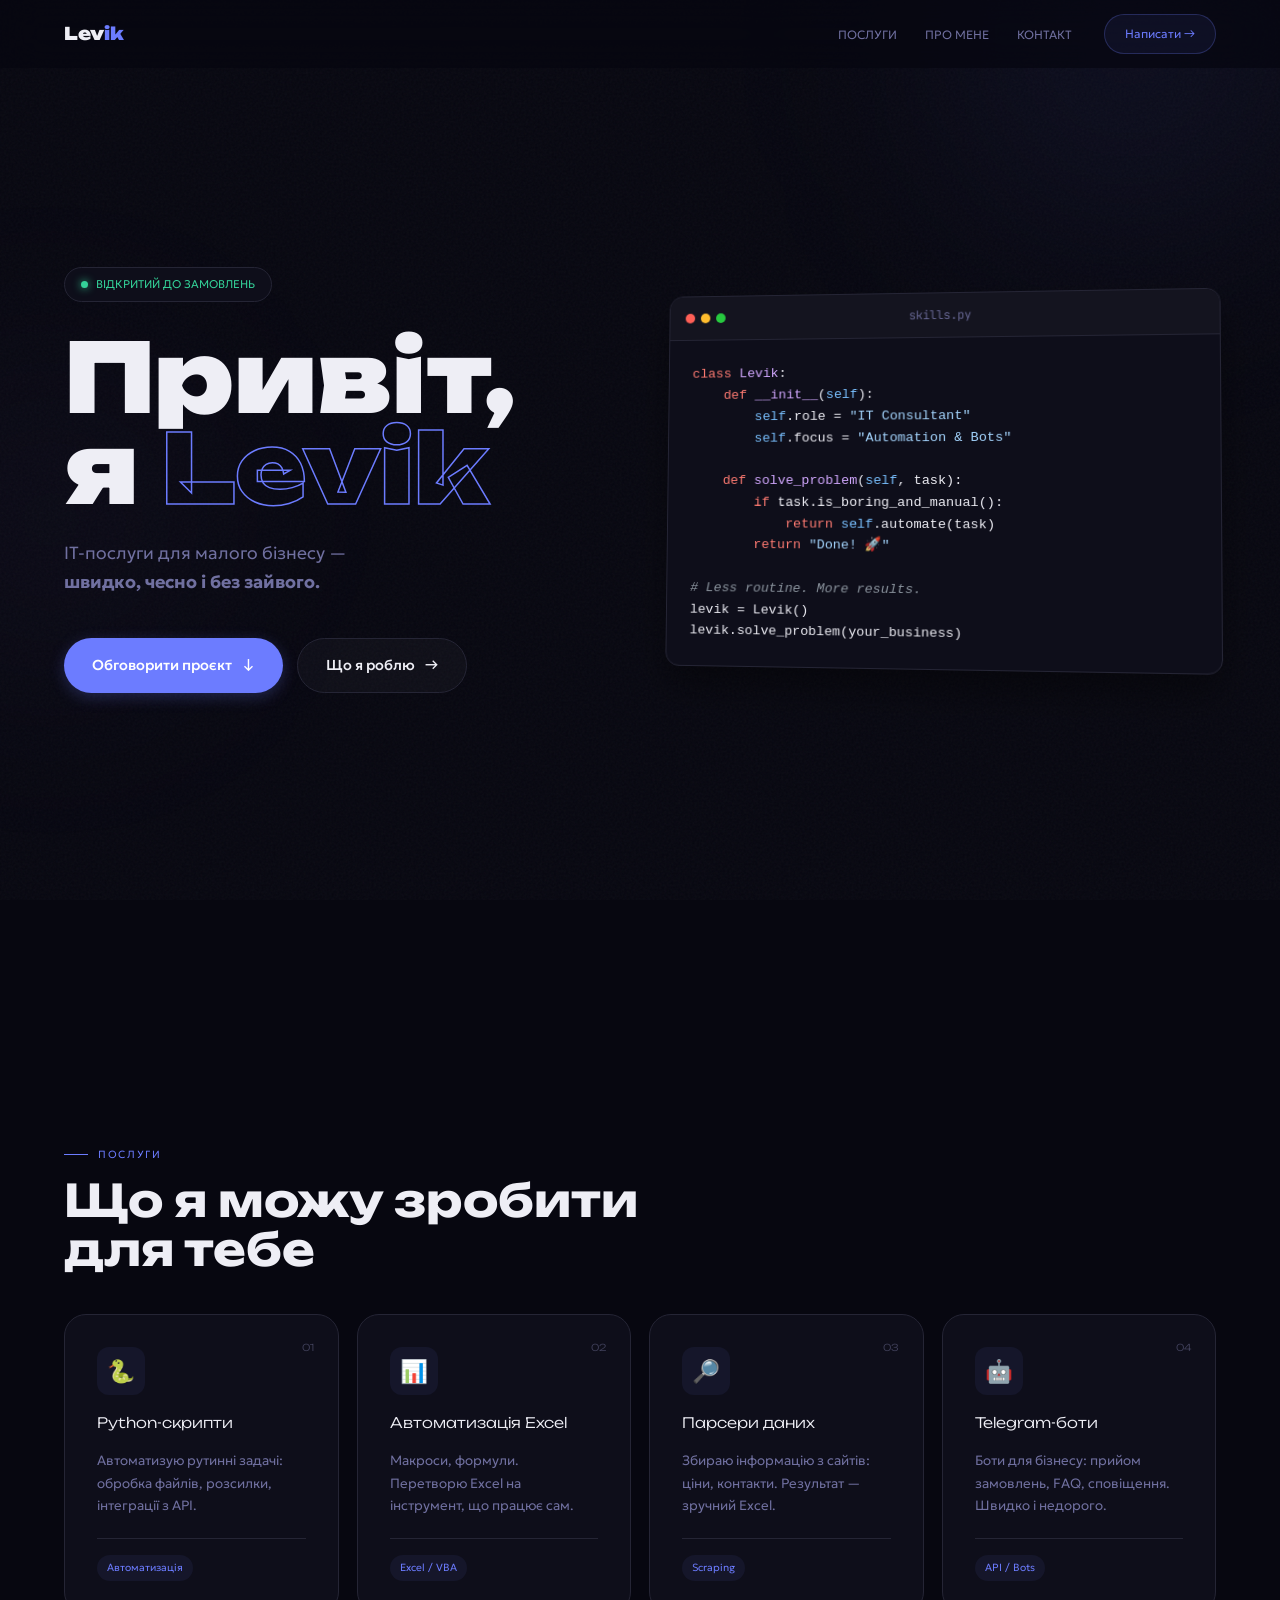
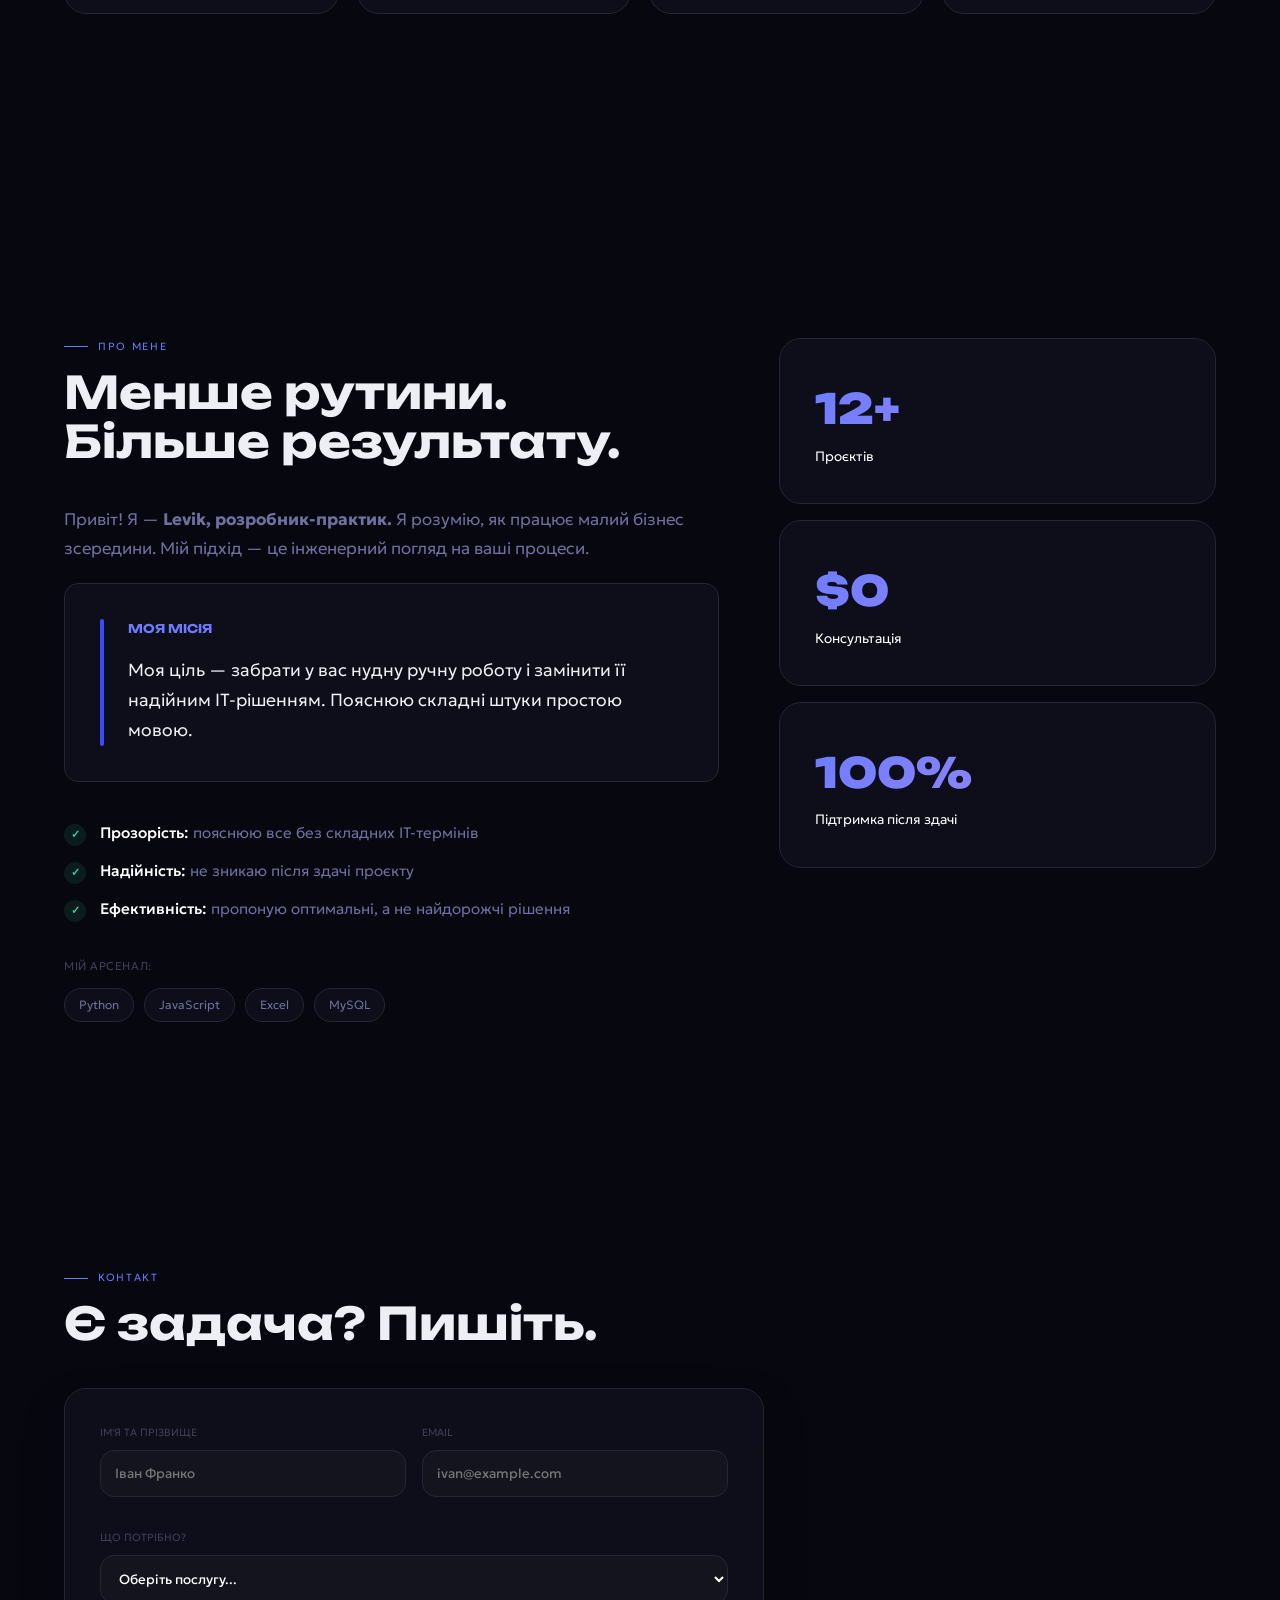
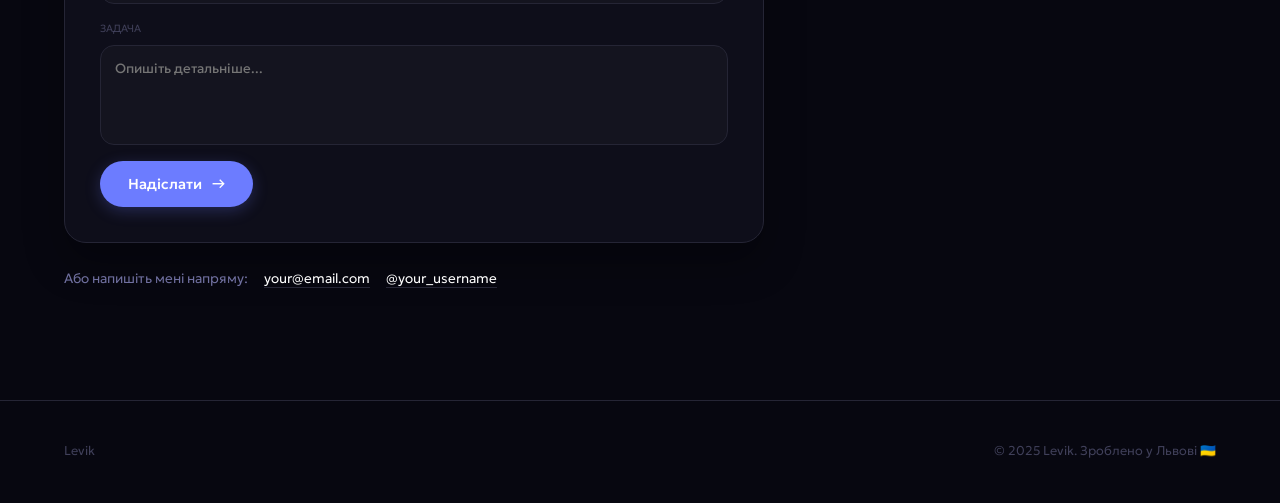
==== commit 98dc1657: "Add files via upload" ====
--- a/index.html
+++ b/index.html
@@ -6,7 +6,7 @@
   <title>Levik — IT-послуги для малого бізнесу</title>
   <link rel="preconnect" href="https://fonts.googleapis.com" />
   <link rel="preconnect" href="https://fonts.gstatic.com" crossorigin />
-  <link href="https://fonts.googleapis.com/css2?family=Unbounded:wght@400;700;900&family=Geologica:wght@300;400;500&display=swap" rel="stylesheet" />
+  <link href="https://fonts.googleapis.com/css2?family=Unbounded:wght@400;700;900&family=Geologica:wght@300;400;500&family=JetBrains+Mono:wght@400;500&display=swap" rel="stylesheet" />
   <style>
     :root {
       --bg:          #070710;
@@ -21,6 +21,7 @@
       --green:       #34d399;
       --font-display:'Unbounded', sans-serif;
       --font-body:   'Geologica', sans-serif;
+      --font-mono:   'JetBrains Mono', monospace;
       --radius:      14px;
       --radius-lg:   22px;
       --t:           0.3s;
@@ -106,6 +107,12 @@
     /* =============================================
        HERO
     ============================================= */
+    .hero-grid {
+      display: grid;
+      grid-template-columns: 1fr 1fr;
+      gap: 40px;
+      align-items: center;
+    }
     .hero-badge {
       display: inline-flex; align-items: center; gap: 8px; padding: 7px 16px;
       border-radius: 100px; border: 1px solid var(--border); background: var(--surface);
@@ -119,6 +126,72 @@
     .hero-tagline { font-size: 1.1rem; color: var(--text-muted); max-width: 520px; margin-bottom: 40px; }
     .hero-cta { display: flex; gap: 14px; flex-wrap: wrap; }
 
+    /* Code Window Decoration */
+    .code-window {
+      background: var(--surface);
+      border: 1px solid var(--border);
+      border-radius: var(--radius);
+      overflow: hidden;
+      box-shadow: 0 20px 40px rgba(0,0,0,0.4);
+      transform: perspective(1000px) rotateY(-5deg) rotateX(2deg);
+      transition: transform 0.5s ease, box-shadow 0.5s ease;
+    }
+    .code-window:hover {
+      transform: perspective(1000px) rotateY(0deg) rotateX(0deg);
+      box-shadow: 0 30px 60px rgba(0,0,0,0.6);
+    }
+    .code-header {
+      background: var(--surface-2);
+      padding: 12px 16px;
+      display: flex;
+      align-items: center;
+      border-bottom: 1px solid var(--border);
+    }
+    .code-dots { display: flex; gap: 6px; }
+    .code-dots span { width: 10px; height: 10px; border-radius: 50%; }
+    .code-dots span:nth-child(1) { background: #ff5f56; }
+    .code-dots span:nth-child(2) { background: #ffbd2e; }
+    .code-dots span:nth-child(3) { background: #27c93f; }
+    .code-title {
+      flex: 1; text-align: center; font-family: var(--font-mono); font-size: 0.75rem;
+      color: var(--text-muted); margin-left: -40px;
+    }
+    .code-body {
+      padding: 24px; font-family: var(--font-mono); font-size: 0.85rem;
+      line-height: 1.6; color: var(--text); overflow-x: auto;
+    }
+    .code-body pre { margin: 0; }
+    .code-body .kw { color: #ff7b72; } /* Keyword */
+    .code-body .cl { color: #d2a8ff; } /* Class/Function */
+    .code-body .sl { color: #79c0ff; } /* Self */
+    .code-body .st { color: #a5d6ff; } /* String */
+    .code-body .cm { color: #8b949e; font-style: italic; } /* Comment */
+
+    /* =============================================
+       BUTTONS
+    ============================================= */
+    .btn-primary, .btn-ghost {
+      display: inline-flex; align-items: center; justify-content: center; gap: 10px;
+      padding: 14px 28px; border-radius: 100px; font-size: 0.9rem; font-weight: 500;
+      transition: all var(--t) var(--ease); cursor: pointer; border: none; outline: none;
+      font-family: inherit;
+    }
+    .btn-primary {
+      background: var(--accent); color: #fff;
+      box-shadow: 0 4px 15px rgba(108,124,255,0.25);
+    }
+    .btn-primary:hover {
+      background: #5a6ae6; transform: translateY(-2px);
+      box-shadow: 0 6px 20px rgba(108,124,255,0.4);
+    }
+    .btn-ghost {
+      background: rgba(255,255,255,0.03); color: var(--text);
+      border: 1px solid var(--border);
+    }
+    .btn-ghost:hover {
+      background: rgba(255,255,255,0.08); border-color: var(--text-muted);
+    }
+
     /* =============================================
        HEADERS
     ============================================= */
@@ -130,13 +203,13 @@
        SERVICES (2x2 Grid)
     ============================================= */
     .services-grid { display: grid; grid-template-columns: repeat(auto-fit, minmax(270px, 1fr)); gap: 18px; }
-    .card { background: var(--surface); border: 1px solid var(--border); border-radius: var(--radius-lg); padding: 32px; transition: all var(--t) var(--ease); position: relative; }
+    .card { background: var(--surface); border: 1px solid var(--border); border-radius: var(--radius-lg); padding: 32px; transition: all var(--t) var(--ease); position: relative; display: flex; flex-direction: column; }
     .card:hover { border-color: #313148; background: var(--surface-2); transform: translateY(-5px); }
     .card-number { position: absolute; top: 24px; right: 24px; font-family: var(--font-display); font-size: 0.6rem; color: var(--text-dim); }
     .card-icon { width: 48px; height: 48px; background: rgba(108,124,255,0.07); border-radius: 12px; display: flex; align-items: center; justify-content: center; font-size: 1.4rem; margin-bottom: 16px; }
     .card-title { font-family: var(--font-display); font-size: 0.9rem; margin-bottom: 14px; }
     .card-desc { font-size: 0.84rem; color: var(--text-muted); margin-bottom: 20px; }
-    .card-footer { display: flex; align-items: center; justify-content: space-between; border-top: 1px solid var(--border); padding-top: 16px; }
+    .card-footer { display: flex; align-items: center; justify-content: space-between; border-top: 1px solid var(--border); padding-top: 16px; margin-top: auto; }
     .card-tag { padding: 4px 10px; border-radius: 100px; background: rgba(108,124,255,0.07); font-size: 0.65rem; color: var(--accent); }
 
     /* =============================================
@@ -153,6 +226,12 @@
     .mission-title { font-family: var(--font-display); font-size: 0.75rem; color: var(--accent); text-transform: uppercase; font-weight: 700; margin-bottom: 16px; display: block; }
     .mission-main-text { font-size: 1.1rem; line-height: 1.7; font-weight: 300; }
 
+    .about-checklist { list-style: none; margin-bottom: 35px; display: flex; flex-direction: column; gap: 14px; }
+    .about-checklist li { display: flex; align-items: flex-start; gap: 14px; font-size: 0.95rem; color: var(--text-muted); line-height: 1.5; }
+    .about-checklist li strong { color: #fff; font-weight: 500; }
+    .check-icon { display: flex; align-items: center; justify-content: center; width: 22px; height: 22px; background: rgba(52, 211, 153, 0.1); color: var(--green); border-radius: 50%; font-size: 0.7rem; font-weight: bold; flex-shrink: 0; margin-top: 2px; }
+
+    .stack-label { display: block; font-size: 0.7rem; color: var(--text-dim); text-transform: uppercase; margin-bottom: 12px; letter-spacing: 0.05em; }
     .about-stack { display: flex; flex-wrap: wrap; gap: 10px; }
     .stack-pill { padding: 6px 14px; border-radius: 100px; border: 1px solid var(--border); background: var(--surface); font-size: 0.75rem; color: var(--text-muted); }
 
@@ -163,12 +242,14 @@
     /* =============================================
        CONTACT
     ============================================= */
-    .contact-grid { display: grid; grid-template-columns: 1fr 1.2fr; gap: 40px; }
-    .contact-link { display: flex; align-items: center; gap: 16px; padding: 20px; background: var(--surface); border: 1px solid var(--border); border-radius: var(--radius); margin-bottom: 12px; }
-    .contact-link-icon { width: 40px; height: 40px; background: rgba(108,124,255,0.07); display: flex; align-items: center; justify-content: center; border-radius: 10px; }
-    .contact-link-value { color: #fff; font-size: 0.9rem; font-weight: 500; }
-
+    .contact-wrapper { max-width: 700px; width: 100%; }
     .contact-form-box { background: var(--surface); border: 1px solid var(--border); border-radius: var(--radius-lg); padding: 35px; box-shadow: 0 20px 40px rgba(0,0,0,0.3); }
+    
+    .contact-direct { margin-top: 24px; font-size: 0.85rem; color: var(--text-muted); display: flex; align-items: center; gap: 16px; flex-wrap: wrap; }
+    .direct-links { display: flex; gap: 16px; }
+    .direct-links a { color: #fff; text-decoration: underline !important; text-decoration-color: var(--border) !important; text-underline-offset: 4px; transition: all var(--t); }
+    .direct-links a:hover { color: var(--accent); text-decoration-color: var(--accent) !important; }
+
     .form-row { display: grid; grid-template-columns: 1fr 1fr; gap: 16px; margin-bottom: 16px; }
     .form-field { display: flex; flex-direction: column; gap: 8px; margin-bottom: 16px; }
     .form-field label { font-size: 0.65rem; color: var(--text-dim); text-transform: uppercase; }
@@ -183,18 +264,65 @@
     .reveal.visible { opacity: 1; transform: translateY(0); }
 
     /* RESPONSIVE */
+    .mobile-menu-btn { display: none; background: none; border: none; color: var(--text); cursor: pointer; padding: 4px; }
+
     @media (max-width: 1024px) {
-      .about-inner, .contact-grid { grid-template-columns: 1fr; gap: 30px; }
+      .hero-grid { grid-template-columns: 1fr; gap: 60px; }
+      .hero-right { display: none; }
+      .about-inner { grid-template-columns: 1fr; gap: 30px; }
       section { min-height: auto; padding: 80px 5vw; } /* На планшетах скасовуємо фіксовану висоту */
     }
     
     @media (max-width: 768px) {
-      .nav-links, .nav-cta { display: none; }
+      .nav-cta { display: none; }
+      .mobile-menu-btn { display: block; }
+      .nav-links {
+        position: absolute; top: 68px; left: 0; right: 0;
+        background: rgba(7, 7, 16, 0.95); backdrop-filter: blur(24px);
+        flex-direction: column; padding: 20px 5vw 30px; gap: 20px;
+        border-bottom: 1px solid var(--border);
+        transform: translateY(-150%); opacity: 0; pointer-events: none;
+        transition: all var(--t) var(--ease);
+      }
+      .nav-links.active { transform: translateY(0); opacity: 1; pointer-events: auto; }
+      .nav-links li { text-align: center; }
+      .nav-links a { font-size: 1rem; }
+      
+      section { padding: 60px 5vw; }
+      .section-content-wrapper { padding-top: 20px; }
+      
+      .hero-name { font-size: 2.5rem; margin-bottom: 16px; }
+      .hero-tagline { font-size: 0.95rem; margin-bottom: 30px; }
+      .hero-cta { flex-direction: column; width: 100%; gap: 12px; }
+      .btn-primary, .btn-ghost { width: 100%; padding: 12px 20px; font-size: 0.85rem; }
+      
+      .section-title { font-size: 1.8rem; margin-bottom: 30px; }
+      
       .services-grid { grid-template-columns: 1fr 1fr; gap: 10px; }
-      .card { padding: 18px 12px; }
-      .card-title { font-size: 0.75rem; }
-      .card-desc { font-size: 0.65rem; -webkit-line-clamp: 3; display: -webkit-box; -webkit-box-orient: vertical; overflow: hidden; }
-      .form-row { grid-template-columns: 1fr; }
+      .card { padding: 16px 12px; }
+      .card-number { top: 12px; right: 12px; font-size: 0.55rem; }
+      .card-icon { width: 36px; height: 36px; font-size: 1.1rem; margin-bottom: 10px; border-radius: 8px; }
+      .card-title { font-size: 0.75rem; margin-bottom: 8px; }
+      .card-desc { font-size: 0.65rem; margin-bottom: 12px; -webkit-line-clamp: 4; display: -webkit-box; -webkit-box-orient: vertical; overflow: hidden; line-height: 1.4; }
+      .card-footer { padding-top: 10px; }
+      .card-tag { font-size: 0.55rem; padding: 3px 8px; }
+      
+      .about-description p { font-size: 0.95rem; }
+      .mission-panel { padding: 20px; gap: 16px; margin-bottom: 30px; }
+      .mission-main-text { font-size: 0.95rem; }
+      
+      .about-stats { display: grid; grid-template-columns: 1fr 1fr; gap: 12px; }
+      .stat-card { padding: 20px 16px; margin-bottom: 0; }
+      .stat-card:last-child { grid-column: 1 / -1; }
+      .stat-number { font-size: 1.8rem; }
+      .stat-label { font-size: 0.75rem; }
+      
+      .contact-form-box { padding: 24px 20px; }
+      .contact-direct { flex-direction: column; align-items: flex-start; gap: 8px; }
+      .direct-links { flex-direction: column; gap: 8px; }
+      
+      .form-row { grid-template-columns: 1fr; gap: 0; }
+      .form-field input, .form-field textarea, .form-field select { padding: 12px; font-size: 0.85rem; }
     }
   </style>
 </head>
@@ -206,24 +334,54 @@
   <nav id="navbar">
     <a href="#hero" class="nav-logo">Lev<span>ik</span></a>
     <div class="nav-right">
-      <ul class="nav-links">
+      <ul class="nav-links" id="nav-links">
         <li><a href="#services">Послуги</a></li>
         <li><a href="#about">Про мене</a></li>
         <li><a href="#contact">Контакт</a></li>
       </ul>
       <a href="#contact" class="nav-cta">Написати →</a>
+      <button class="mobile-menu-btn" id="mobile-menu-btn">
+        <svg width="24" height="24" viewBox="0 0 24 24" fill="none" stroke="currentColor" stroke-width="2" stroke-linecap="round" stroke-linejoin="round"><line x1="3" y1="12" x2="21" y2="12"></line><line x1="3" y1="6" x2="21" y2="6"></line><line x1="3" y1="18" x2="21" y2="18"></line></svg>
+      </button>
     </div>
   </nav>
 
   <!-- HERO -->
   <section id="hero">
     <div class="section-content-wrapper">
-      <div class="hero-badge"><span class="hero-badge-dot"></span>Відкритий до замовлень</div>
-      <h1 class="hero-name">Привіт,<br>я <span class="outline">Levik</span></h1>
-      <p class="hero-tagline">IT-послуги для малого бізнесу —<br><strong>швидко, чесно і без зайвого.</strong></p>
-      <div class="hero-cta">
-        <a href="#contact" class="btn-primary">Обговорити проєкт <span>↓</span></a>
-        <a href="#services" class="btn-ghost">Що я роблю <span>→</span></a>
+      <div class="hero-grid">
+        <div class="hero-left">
+          <div class="hero-badge"><span class="hero-badge-dot"></span>Відкритий до замовлень</div>
+          <h1 class="hero-name">Привіт,<br>я <span class="outline">Levik</span></h1>
+          <p class="hero-tagline">IT-послуги для малого бізнесу —<br><strong>швидко, чесно і без зайвого.</strong></p>
+          <div class="hero-cta">
+            <a href="#contact" class="btn-primary">Обговорити проєкт <span>↓</span></a>
+            <a href="#services" class="btn-ghost">Що я роблю <span>→</span></a>
+          </div>
+        </div>
+        <div class="hero-right reveal">
+          <div class="code-window">
+            <div class="code-header">
+              <div class="code-dots"><span></span><span></span><span></span></div>
+              <div class="code-title">skills.py</div>
+            </div>
+            <div class="code-body">
+<pre><code><span class="kw">class</span> <span class="cl">Levik</span>:
+    <span class="kw">def</span> <span class="cl">__init__</span>(<span class="sl">self</span>):
+        <span class="sl">self</span>.role = <span class="st">"IT Consultant"</span>
+        <span class="sl">self</span>.focus = <span class="st">"Automation & Bots"</span>
+
+    <span class="kw">def</span> <span class="cl">solve_problem</span>(<span class="sl">self</span>, task):
+        <span class="kw">if</span> task.is_boring_and_manual():
+            <span class="kw">return</span> <span class="sl">self</span>.automate(task)
+        <span class="kw">return</span> <span class="st">"Done! 🚀"</span>
+
+<span class="cm"># Less routine. More results.</span>
+levik = Levik()
+levik.solve_problem(your_business)</code></pre>
+            </div>
+          </div>
+        </div>
       </div>
     </div>
   </section>
@@ -285,13 +443,22 @@
               <p class="mission-main-text">Моя ціль — забрати у вас нудну ручну роботу і замінити її надійним ІТ-рішенням. Пояснюю складні штуки простою мовою.</p>
             </div>
           </div>
-          <div class="about-stack reveal">
-            <span class="stack-pill">Python</span><span class="stack-pill">JavaScript</span><span class="stack-pill">Excel</span><span class="stack-pill">MySQL</span>
+          <ul class="about-checklist reveal">
+            <li><span class="check-icon">✓</span> <span><strong>Прозорість:</strong> пояснюю все без складних ІТ-термінів</span></li>
+            <li><span class="check-icon">✓</span> <span><strong>Надійність:</strong> не зникаю після здачі проєкту</span></li>
+            <li><span class="check-icon">✓</span> <span><strong>Ефективність:</strong> пропоную оптимальні, а не найдорожчі рішення</span></li>
+          </ul>
+          <div class="about-stack-wrapper reveal">
+            <span class="stack-label">Мій арсенал:</span>
+            <div class="about-stack">
+              <span class="stack-pill">Python</span><span class="stack-pill">JavaScript</span><span class="stack-pill">Excel</span><span class="stack-pill">MySQL</span>
+            </div>
           </div>
         </div>
         <div class="about-stats reveal">
           <div class="stat-card"><div class="stat-number">12+</div><div class="stat-label">Проєктів</div></div>
           <div class="stat-card"><div class="stat-number">$0</div><div class="stat-label">Консультація</div></div>
+          <div class="stat-card"><div class="stat-number">100%</div><div class="stat-label">Підтримка після здачі</div></div>
         </div>
       </div>
     </div>
@@ -304,16 +471,18 @@
         <p class="section-label reveal">Контакт</p>
         <h2 class="section-title reveal">Є задача? Пишіть.</h2>
       </div>
-      <div class="contact-grid">
-        <div class="contact-quick reveal">
-          <a href="mailto:your@email.com" class="contact-link"><div class="contact-link-icon">✉️</div><div class="contact-link-value">your@email.com</div></a>
-          <a href="https://t.me/your_username" target="_blank" class="contact-link"><div class="contact-link-icon">✈️</div><div class="contact-link-value">@your_username</div></a>
-        </div>
+      <div class="contact-wrapper">
         <div class="contact-form-box reveal">
           <form id="contact-form" action="https://formspree.io/f/mjgperkg" method="POST">
             <div class="form-row">
-              <div class="form-field"><label>Ім'я</label><input type="text" name="name" placeholder="Іван" required></div>
-              <div class="form-field"><label>Email</label><input type="email" name="email" placeholder="ivan@example.com" required></div>
+              <div class="form-field">
+                <label>Ім'я та прізвище</label>
+                <input type="text" name="name" placeholder="Іван Франко" pattern="^[a-zA-Zа-яА-ЯіІїЇєЄґҐ' \-]+$" title="Будь ласка, використовуйте лише літери" required>
+              </div>
+              <div class="form-field">
+                <label>Email</label>
+                <input type="email" name="email" placeholder="ivan@example.com" pattern="[a-zA-Z0-9._%+\-]+@[a-zA-Z0-9.\-]+\.[a-zA-Z]{2,}$" title="Введіть дійсну електронну адресу" required>
+              </div>
             </div>
             <div class="form-field">
               <label>Що потрібно?</label>
@@ -333,6 +502,13 @@
             <h3>Надіслано!</h3><p>Відповім протягом дня.</p>
           </div>
         </div>
+        <div class="contact-direct reveal">
+          <p>Або напишіть мені напряму:</p>
+          <div class="direct-links">
+            <a href="mailto:your@email.com">your@email.com</a>
+            <a href="https://t.me/your_username" target="_blank">@your_username</a>
+          </div>
+        </div>
       </div>
     </div>
   </section>
@@ -354,6 +530,13 @@
 
         const navbar = document.getElementById('navbar');
         window.addEventListener('scroll', () => navbar.classList.toggle('scrolled', window.scrollY > 20));
+
+        const mobileBtn = document.getElementById('mobile-menu-btn');
+        const navLinks = document.getElementById('nav-links');
+        mobileBtn.addEventListener('click', () => navLinks.classList.toggle('active'));
+        navLinks.querySelectorAll('a').forEach(link => {
+            link.addEventListener('click', () => navLinks.classList.remove('active'));
+        });
 
         const form = document.getElementById('contact-form'), formSuccess = document.getElementById('form-success');
         if (form) {
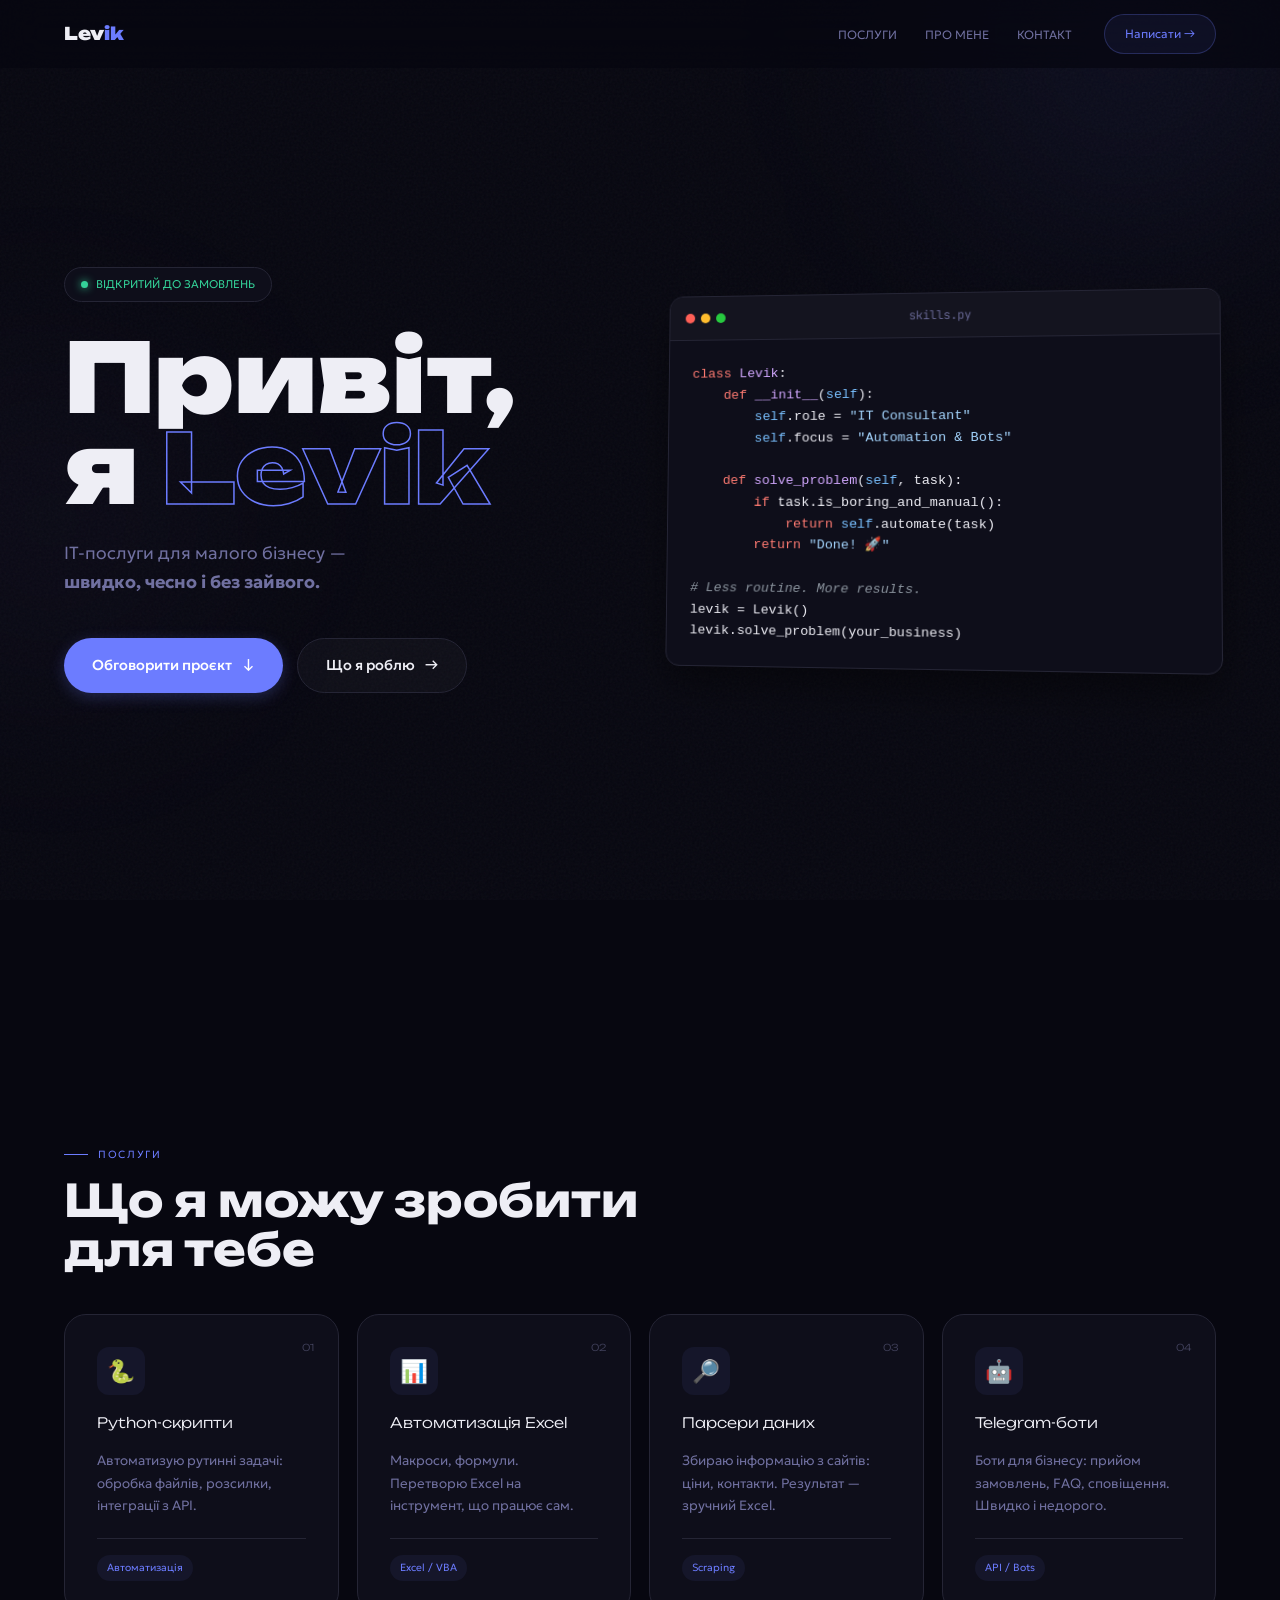
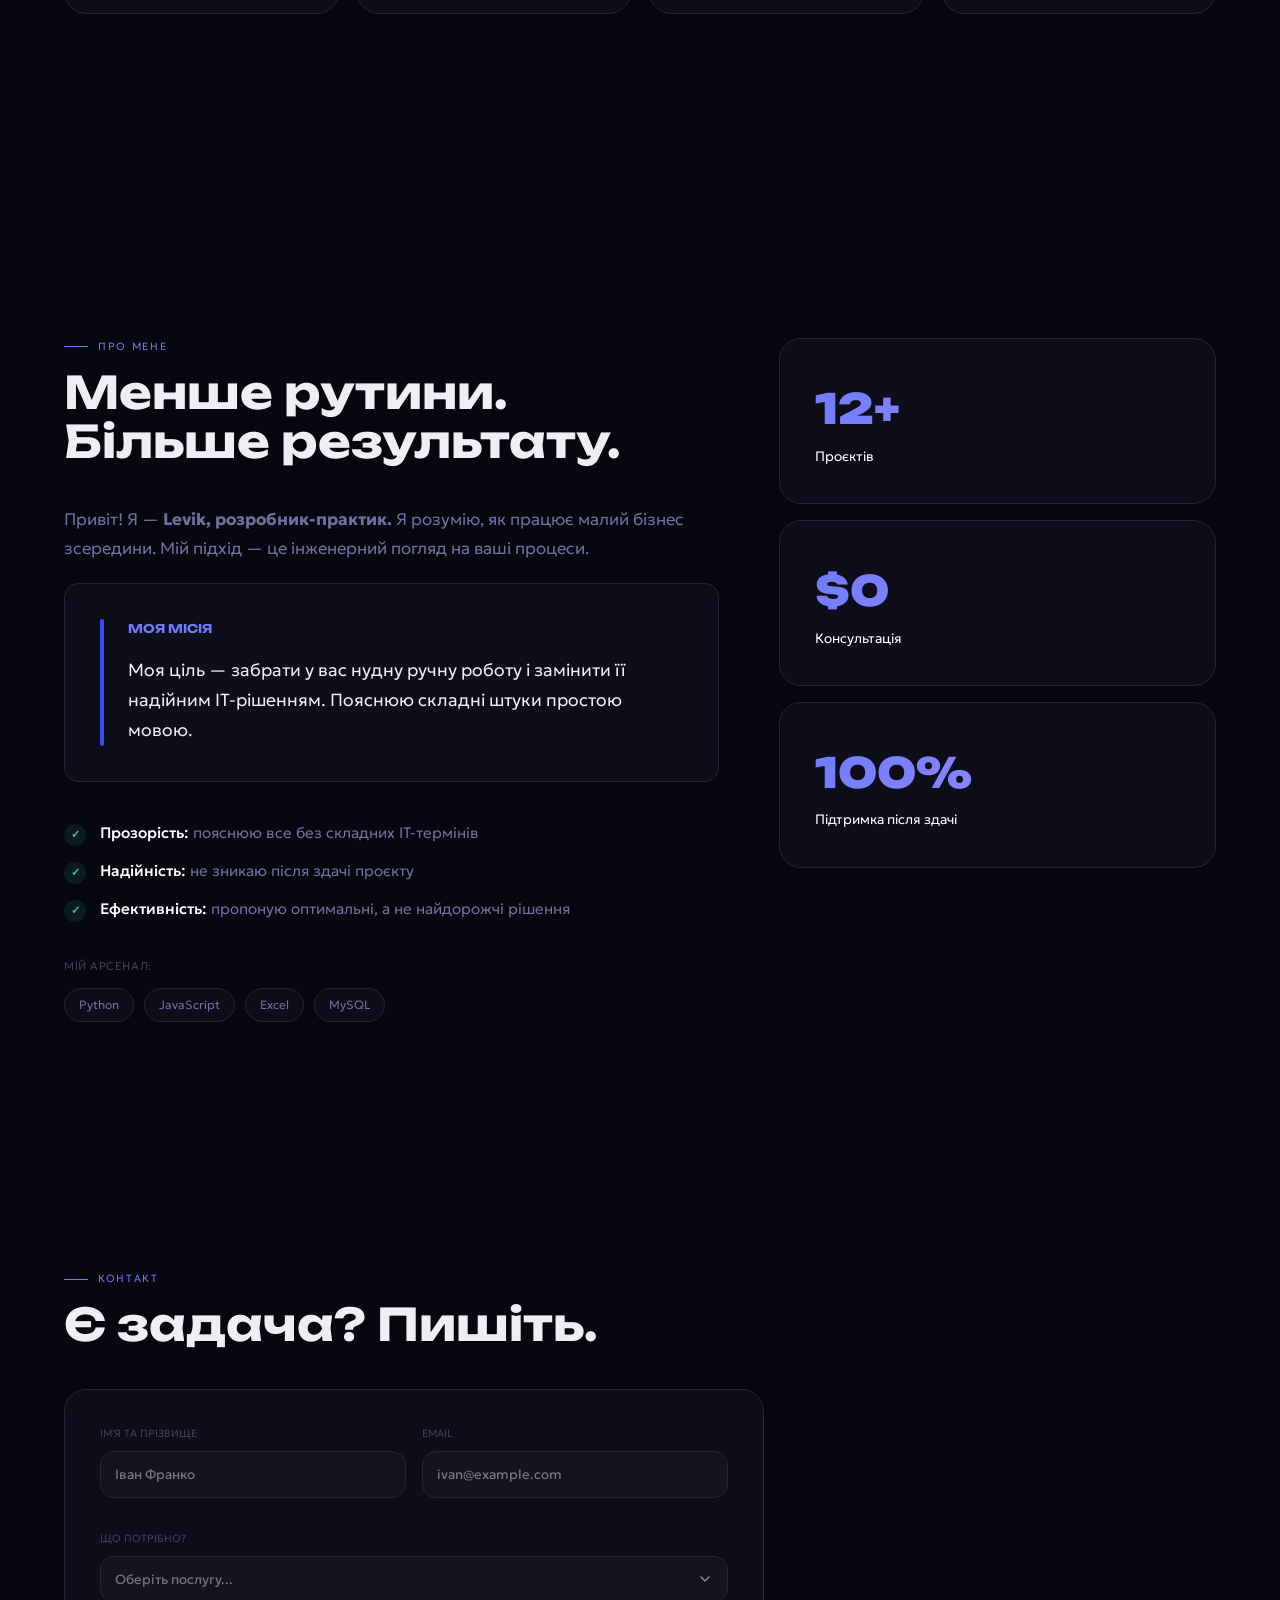
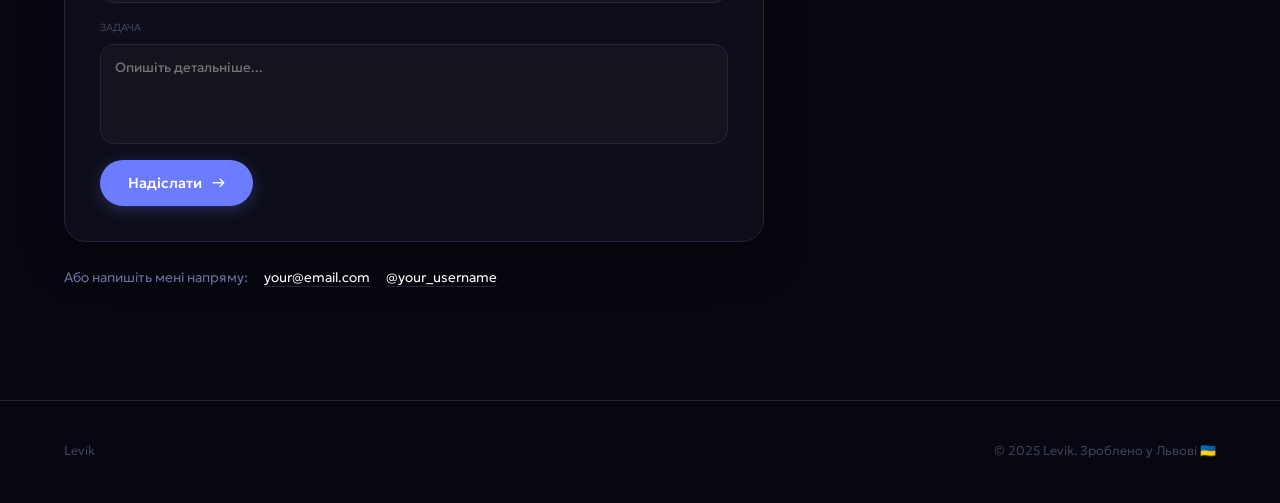
==== commit 8b628a4d: "Update index.html" ====
--- a/index.html
+++ b/index.html
@@ -254,6 +254,19 @@
     .form-field { display: flex; flex-direction: column; gap: 8px; margin-bottom: 16px; }
     .form-field label { font-size: 0.65rem; color: var(--text-dim); text-transform: uppercase; }
     .form-field input, .form-field textarea, .form-field select { background: var(--surface-2); border: 1px solid var(--border); padding: 14px; border-radius: var(--radius); color: #fff; font-family: inherit; transition: 0.3s; outline: none; }
+    .form-field select {
+      appearance: none;
+      -webkit-appearance: none;
+      -moz-appearance: none;
+      background-image: url("data:image/svg+xml;charset=UTF-8,%3csvg xmlns='http://www.w3.org/2000/svg' viewBox='0 0 24 24' fill='none' stroke='%238892b0' stroke-width='2' stroke-linecap='round' stroke-linejoin='round'%3e%3cpolyline points='6 9 12 15 18 9'%3e%3c/polyline%3e%3c/svg%3e");
+      background-repeat: no-repeat;
+      background-position: right 14px center;
+      background-size: 16px;
+      padding-right: 40px;
+      cursor: pointer;
+    }
+    .form-field select:invalid, .form-field select option[value=""] { color: rgba(255, 255, 255, 0.4); }
+    .form-field select option { color: var(--text); background: var(--surface); }
     .form-field textarea { min-height: 100px; resize: none; }
 
     /* FOOTER */
@@ -487,7 +500,7 @@
             <div class="form-field">
               <label>Що потрібно?</label>
               <select name="service" required>
-                  <option value="" disabled selected>Оберіть послугу...</option>
+                  <option value="" selected hidden>Оберіть послугу...</option>
                   <option value="python">Python скрипти</option>
                   <option value="excel">Excel автоматизація</option>
                   <option value="scraping">Парсинг даних</option>
@@ -540,6 +553,7 @@
 
         const form = document.getElementById('contact-form'), formSuccess = document.getElementById('form-success');
         if (form) {
+            form.reset(); // Reset form on page load
             form.addEventListener('submit', async (e) => {
                 e.preventDefault();
                 const btn = form.querySelector('button'); btn.innerHTML = 'Надсилаємо...';
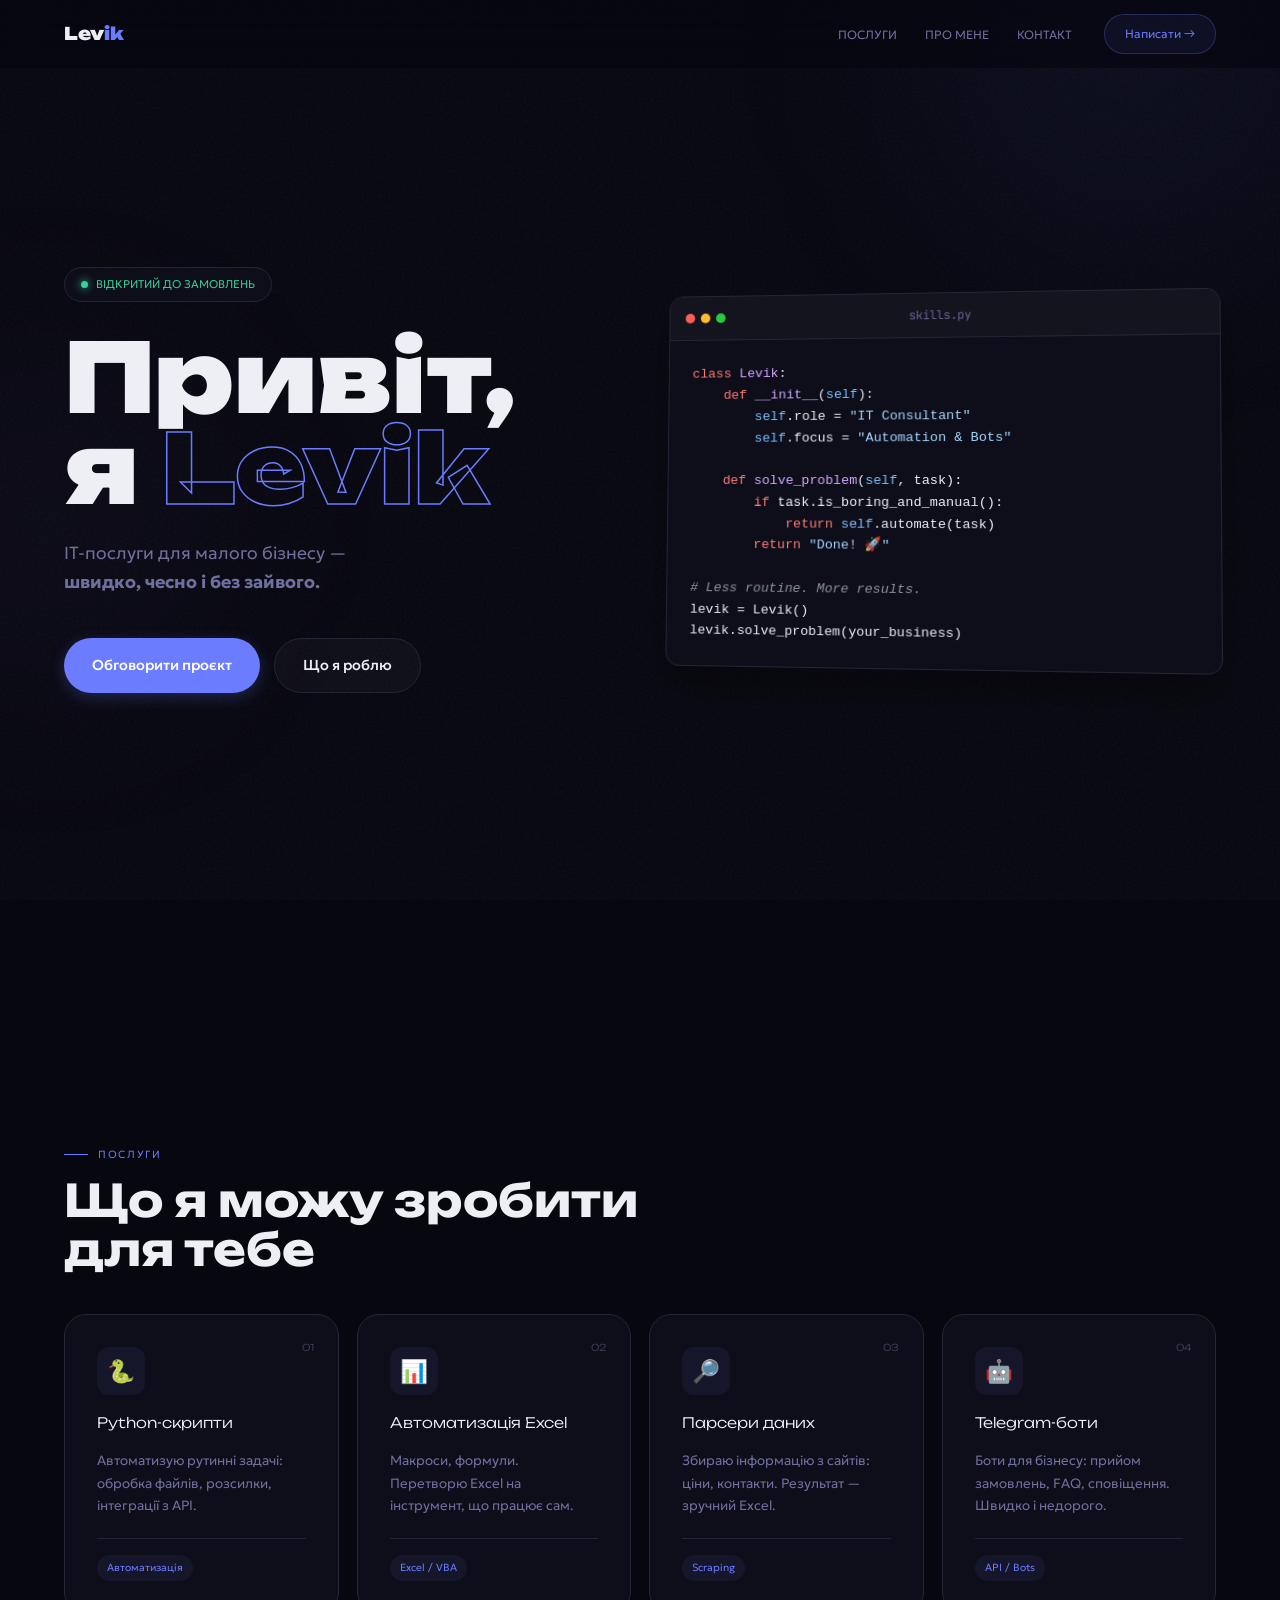
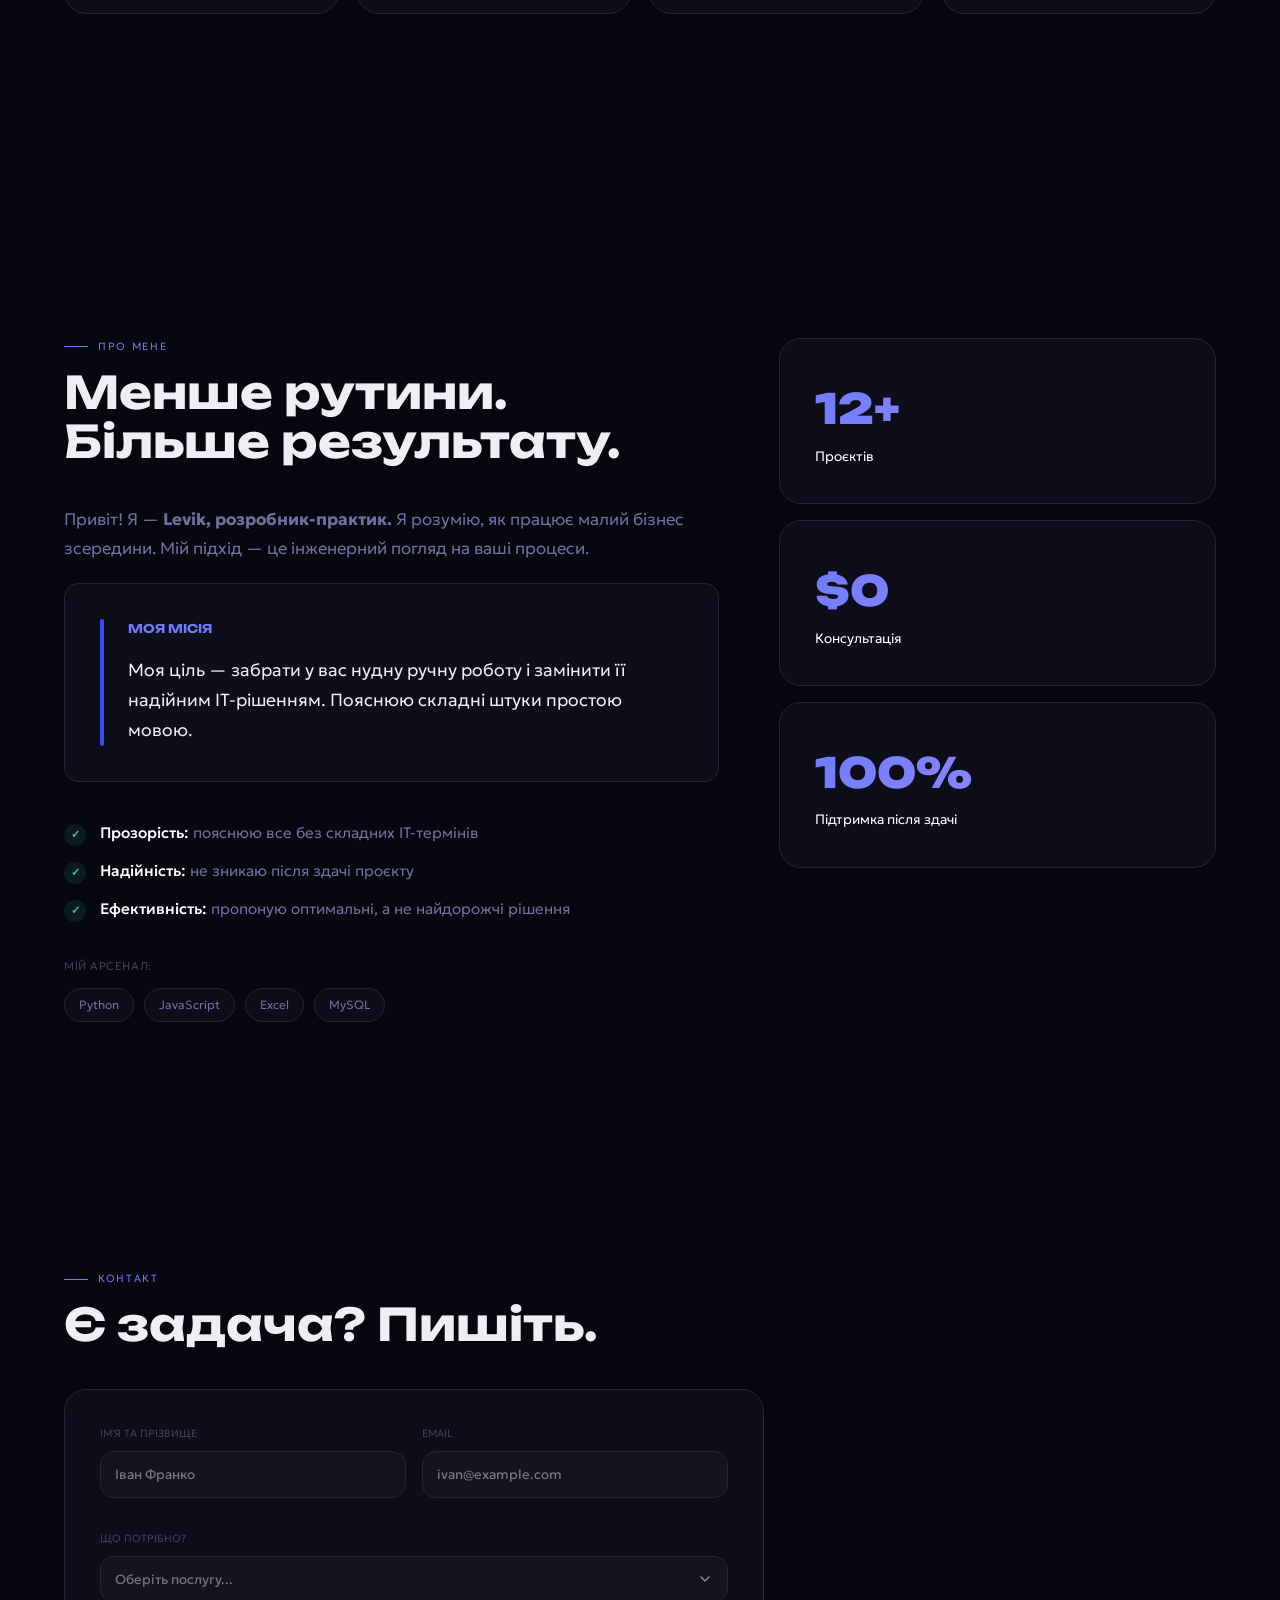
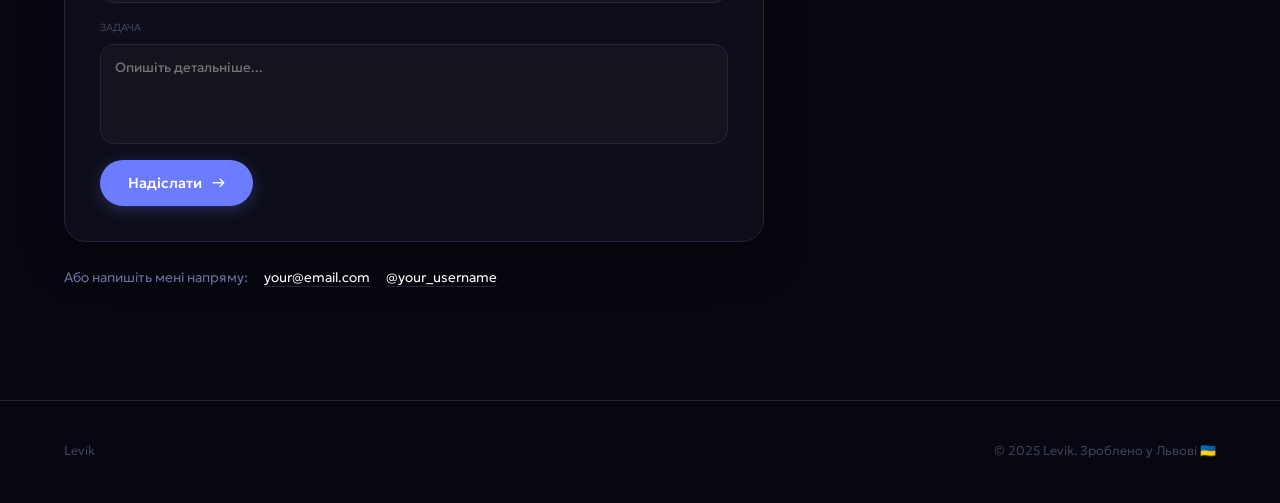
==== commit f02c3a7e: "Update index.html" ====
--- a/index.html
+++ b/index.html
@@ -368,8 +368,8 @@
           <h1 class="hero-name">Привіт,<br>я <span class="outline">Levik</span></h1>
           <p class="hero-tagline">IT-послуги для малого бізнесу —<br><strong>швидко, чесно і без зайвого.</strong></p>
           <div class="hero-cta">
-            <a href="#contact" class="btn-primary">Обговорити проєкт <span>↓</span></a>
-            <a href="#services" class="btn-ghost">Що я роблю <span>→</span></a>
+            <a href="#contact" class="btn-primary">Обговорити проєкт</a>
+            <a href="#services" class="btn-ghost">Що я роблю</a>
           </div>
         </div>
         <div class="hero-right reveal">
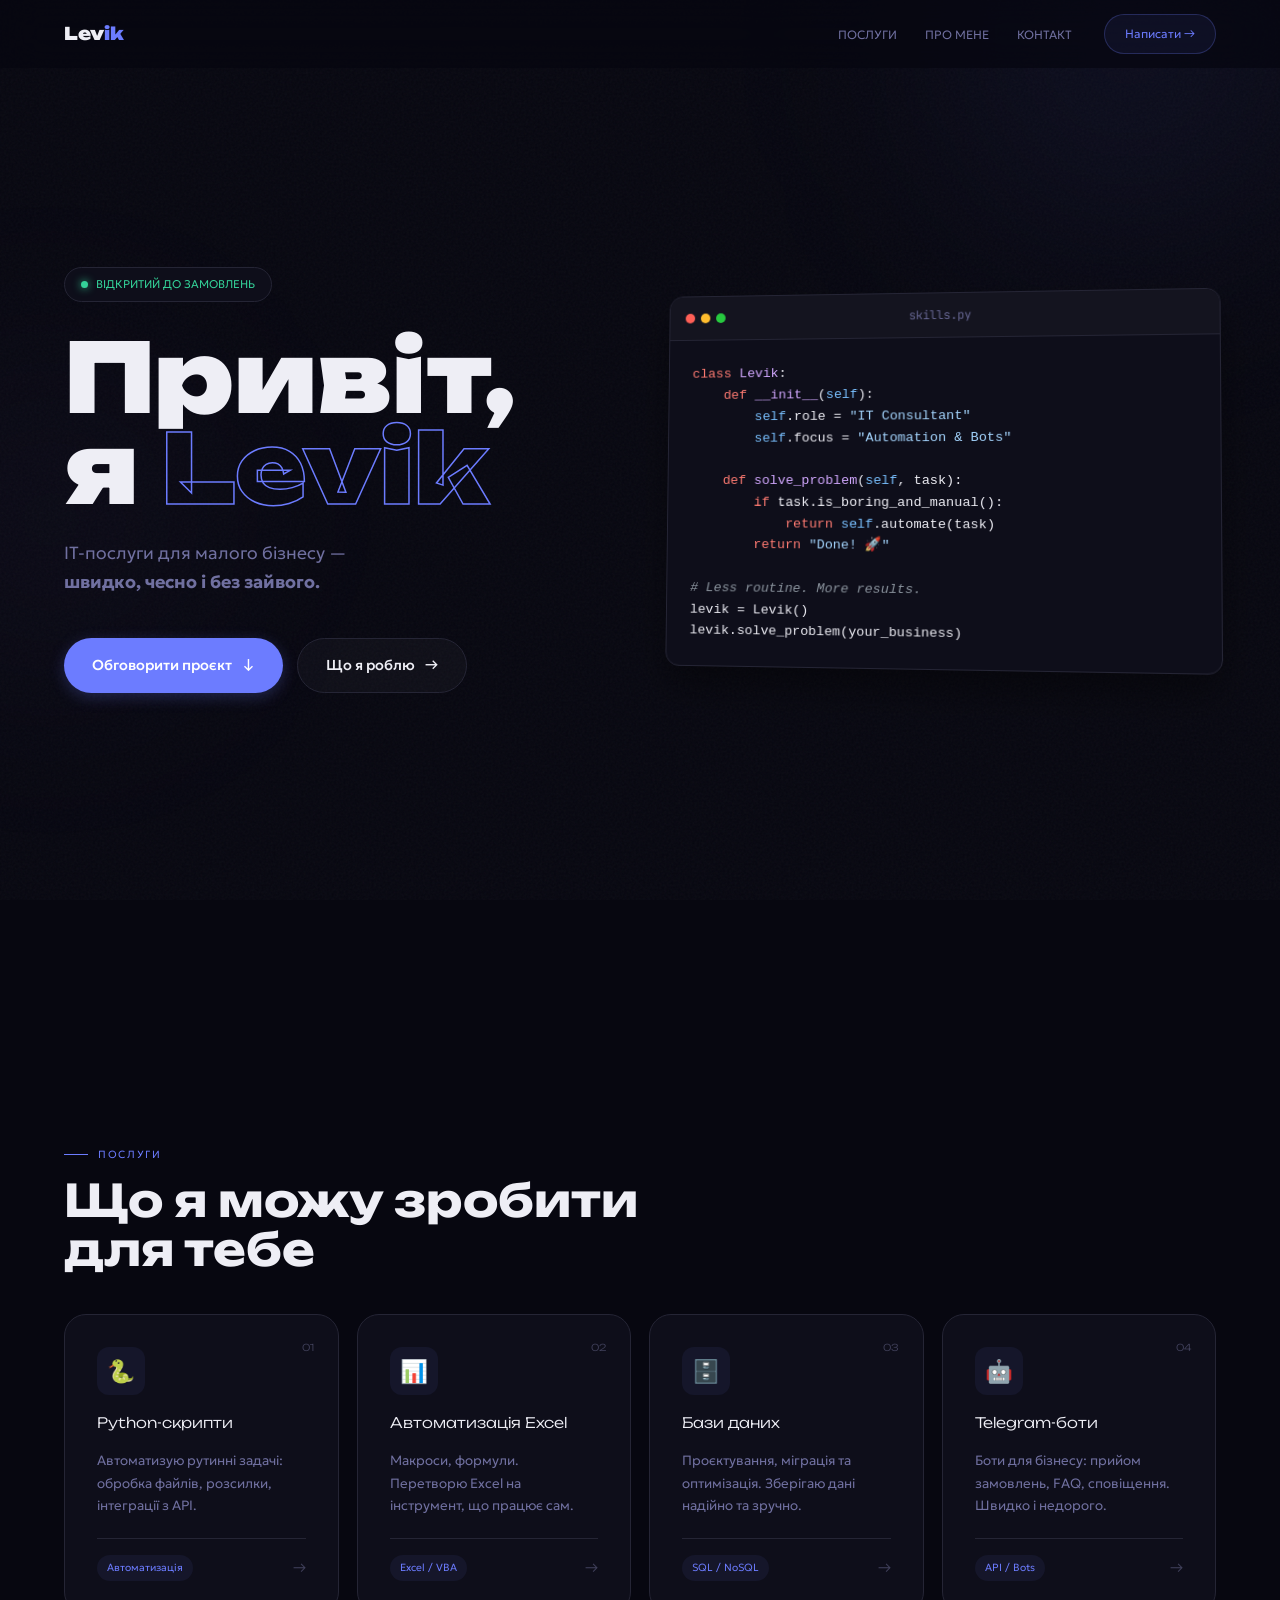
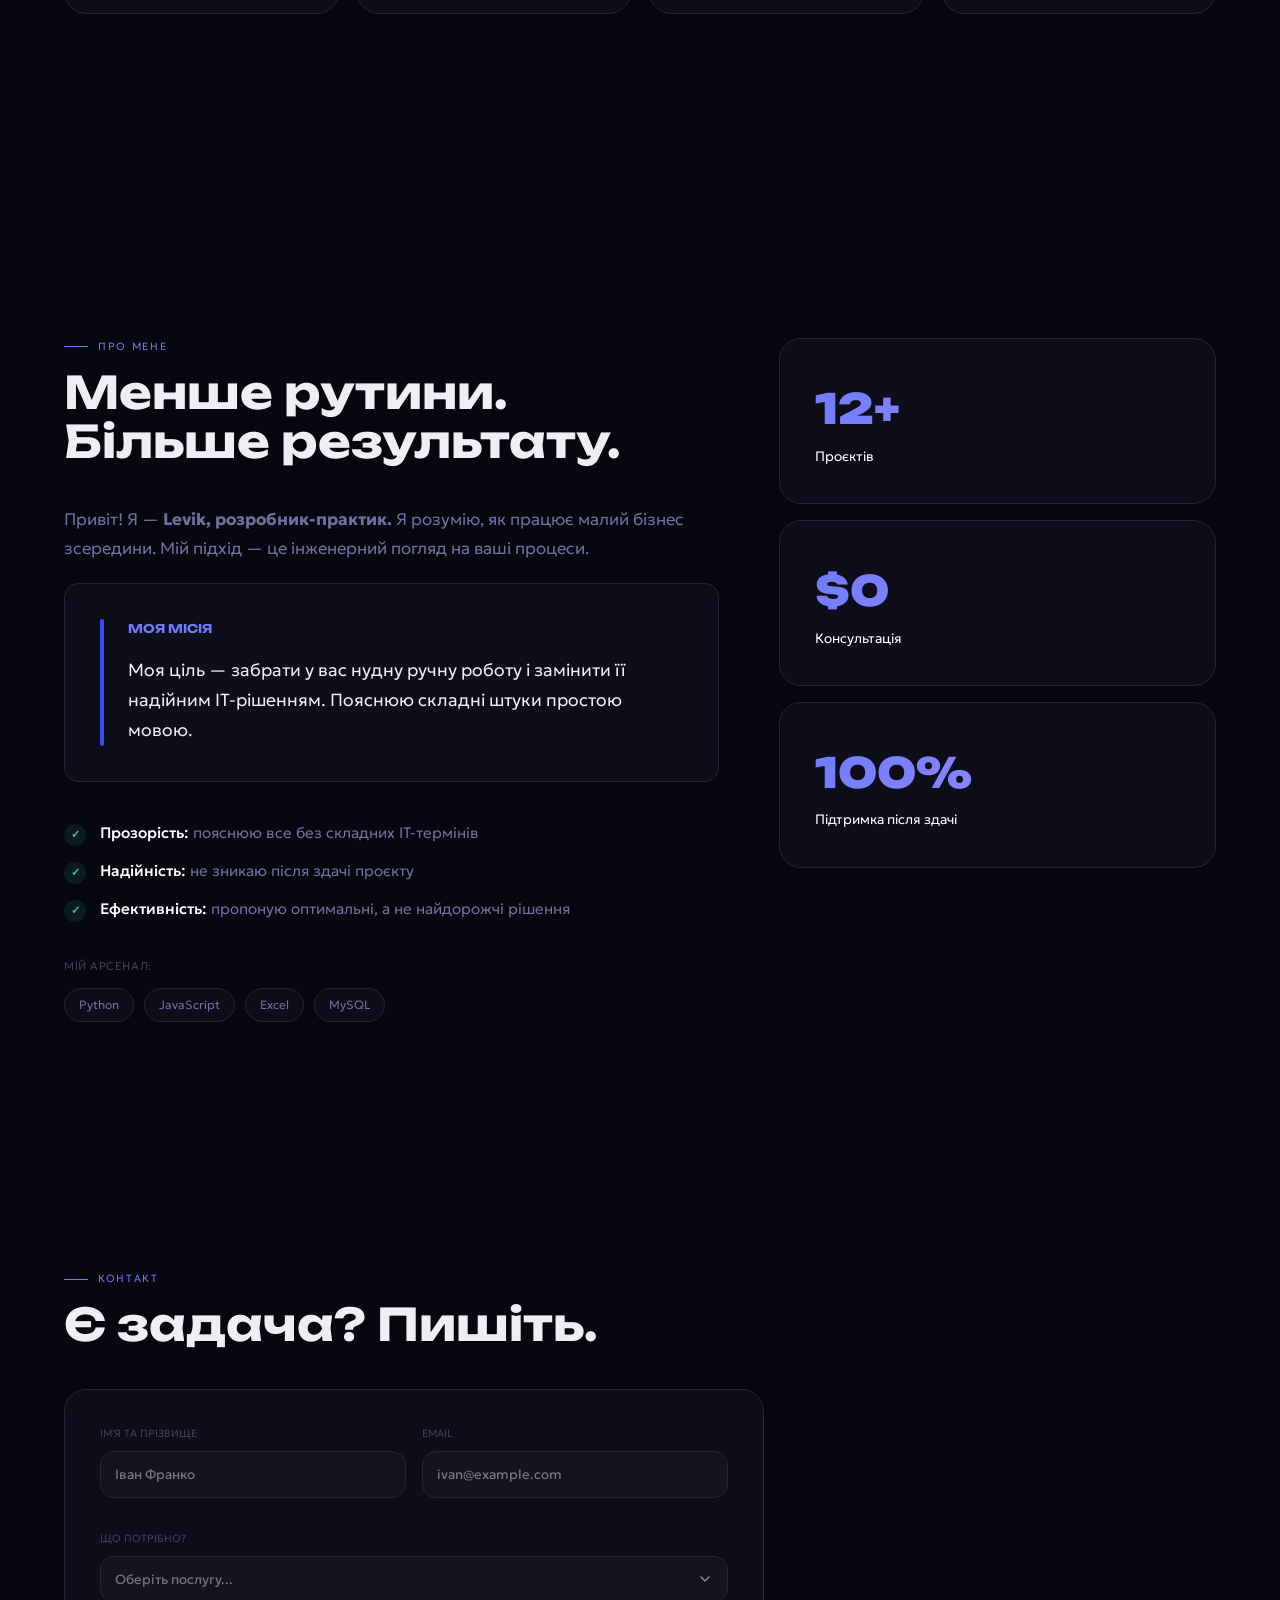
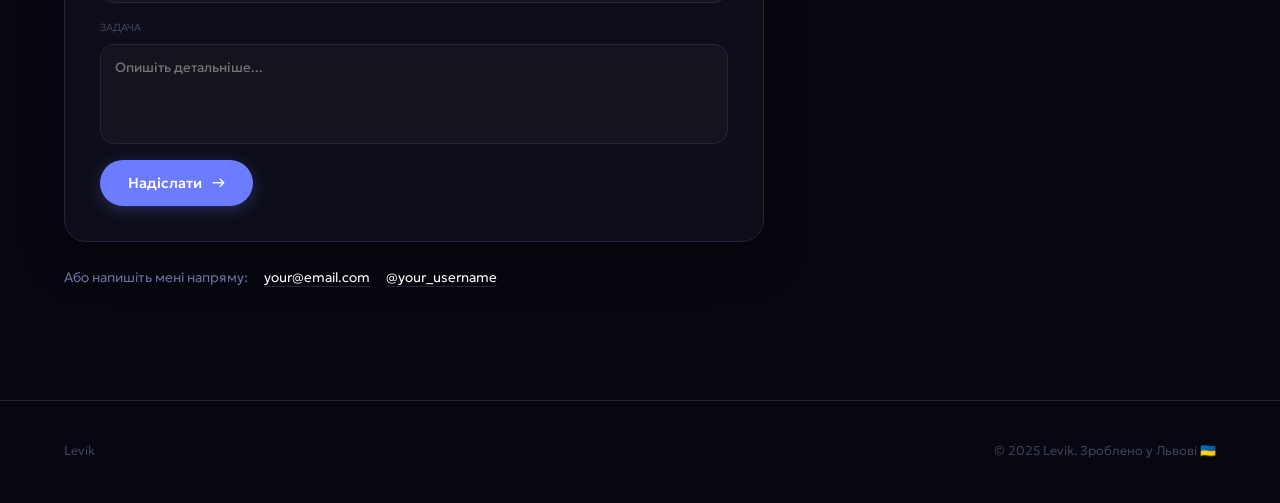
==== commit 17716b6f: "Update index.html" ====
--- a/index.html
+++ b/index.html
@@ -204,13 +204,15 @@
     ============================================= */
     .services-grid { display: grid; grid-template-columns: repeat(auto-fit, minmax(270px, 1fr)); gap: 18px; }
     .card { background: var(--surface); border: 1px solid var(--border); border-radius: var(--radius-lg); padding: 32px; transition: all var(--t) var(--ease); position: relative; display: flex; flex-direction: column; }
-    .card:hover { border-color: #313148; background: var(--surface-2); transform: translateY(-5px); }
+    .card:hover { border-color: #313148; background: var(--surface-2); transform: translateY(-5px); cursor: pointer; }
     .card-number { position: absolute; top: 24px; right: 24px; font-family: var(--font-display); font-size: 0.6rem; color: var(--text-dim); }
     .card-icon { width: 48px; height: 48px; background: rgba(108,124,255,0.07); border-radius: 12px; display: flex; align-items: center; justify-content: center; font-size: 1.4rem; margin-bottom: 16px; }
     .card-title { font-family: var(--font-display); font-size: 0.9rem; margin-bottom: 14px; }
     .card-desc { font-size: 0.84rem; color: var(--text-muted); margin-bottom: 20px; }
     .card-footer { display: flex; align-items: center; justify-content: space-between; border-top: 1px solid var(--border); padding-top: 16px; margin-top: auto; }
     .card-tag { padding: 4px 10px; border-radius: 100px; background: rgba(108,124,255,0.07); font-size: 0.65rem; color: var(--accent); }
+    .card-arrow { font-size: 0.9rem; color: var(--text-dim); transition: transform var(--t), color var(--t); }
+    .card:hover .card-arrow { color: #fff; transform: translateX(4px); }
 
     /* =============================================
        ABOUT
@@ -368,8 +370,8 @@
           <h1 class="hero-name">Привіт,<br>я <span class="outline">Levik</span></h1>
           <p class="hero-tagline">IT-послуги для малого бізнесу —<br><strong>швидко, чесно і без зайвого.</strong></p>
           <div class="hero-cta">
-            <a href="#contact" class="btn-primary">Обговорити проєкт</a>
-            <a href="#services" class="btn-ghost">Що я роблю</a>
+            <a href="#contact" class="btn-primary">Обговорити проєкт <span>↓</span></a>
+            <a href="#services" class="btn-ghost">Що я роблю <span>→</span></a>
           </div>
         </div>
         <div class="hero-right reveal">
@@ -407,34 +409,34 @@
         <h2 class="section-title reveal">Що я можу зробити<br>для тебе</h2>
       </div>
       <div class="services-grid">
-        <div class="card reveal">
+        <a href="#contact" class="card reveal">
           <span class="card-number">01</span>
           <div class="card-icon">🐍</div>
           <div class="card-title">Python-скрипти</div>
           <p class="card-desc">Автоматизую рутинні задачі: обробка файлів, розсилки, інтеграції з API.</p>
-          <div class="card-footer"><span class="card-tag">Автоматизація</span></div>
-        </div>
-        <div class="card reveal">
+          <div class="card-footer"><span class="card-tag">Автоматизація</span><span class="card-arrow">→</span></div>
+        </a>
+        <a href="project-invoice.html" class="card reveal">
           <span class="card-number">02</span>
           <div class="card-icon">📊</div>
           <div class="card-title">Автоматизація Excel</div>
           <p class="card-desc">Макроси, формули. Перетворю Excel на інструмент, що працює сам.</p>
-          <div class="card-footer"><span class="card-tag">Excel / VBA</span></div>
-        </div>
-        <div class="card reveal">
+          <div class="card-footer"><span class="card-tag">Excel / VBA</span><span class="card-arrow">→</span></div>
+        </a>
+        <a href="case-databases.html" class="card reveal">
           <span class="card-number">03</span>
-          <div class="card-icon">🔎</div>
-          <div class="card-title">Парсери даних</div>
-          <p class="card-desc">Збираю інформацію з сайтів: ціни, контакти. Результат — зручний Excel.</p>
-          <div class="card-footer"><span class="card-tag">Scraping</span></div>
-        </div>
-        <div class="card reveal">
+          <div class="card-icon">🗄️</div>
+          <div class="card-title">Бази даних</div>
+          <p class="card-desc">Проєктування, міграція та оптимізація. Зберігаю дані надійно та зручно.</p>
+          <div class="card-footer"><span class="card-tag">SQL / NoSQL</span><span class="card-arrow">→</span></div>
+        </a>
+        <a href="#contact" class="card reveal">
           <span class="card-number">04</span>
           <div class="card-icon">🤖</div>
           <div class="card-title">Telegram-боти</div>
           <p class="card-desc">Боти для бізнесу: прийом замовлень, FAQ, сповіщення. Швидко і недорого.</p>
-          <div class="card-footer"><span class="card-tag">API / Bots</span></div>
-        </div>
+          <div class="card-footer"><span class="card-tag">API / Bots</span><span class="card-arrow">→</span></div>
+        </a>
       </div>
     </div>
   </section>
